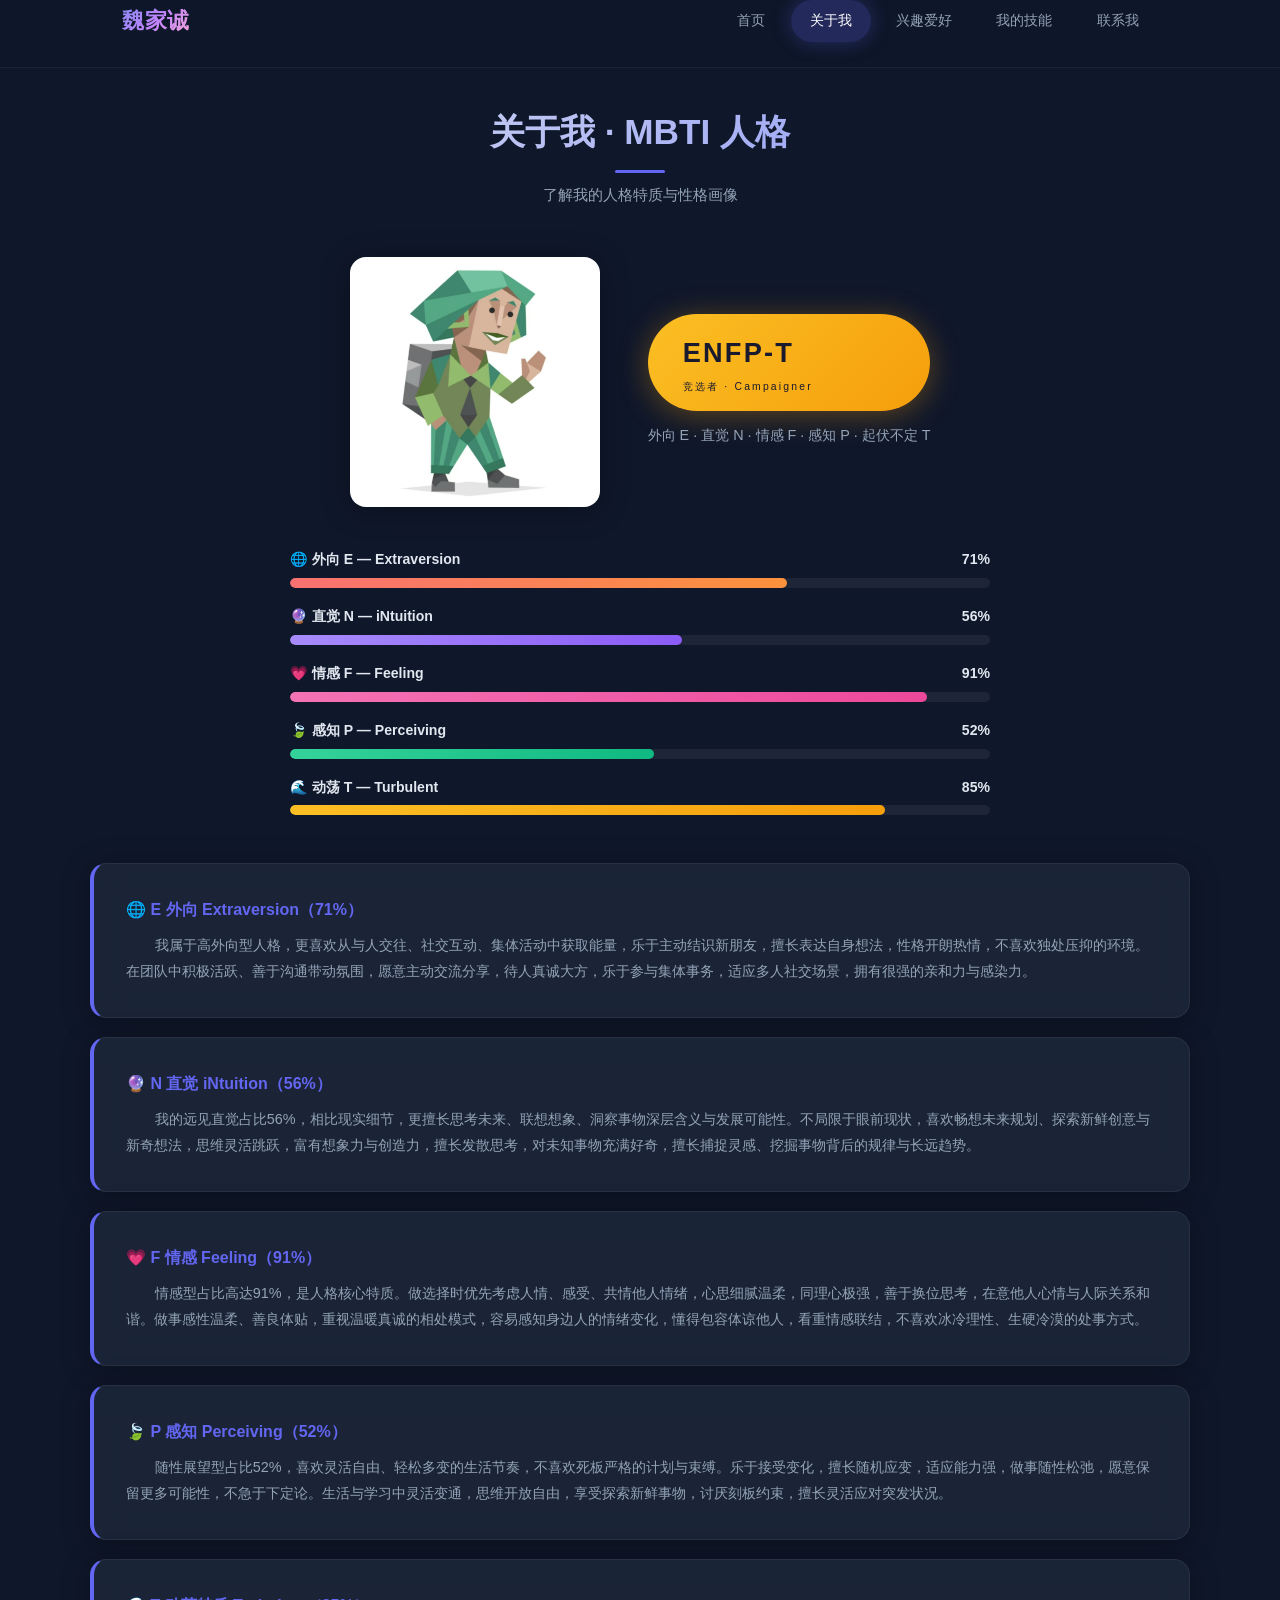
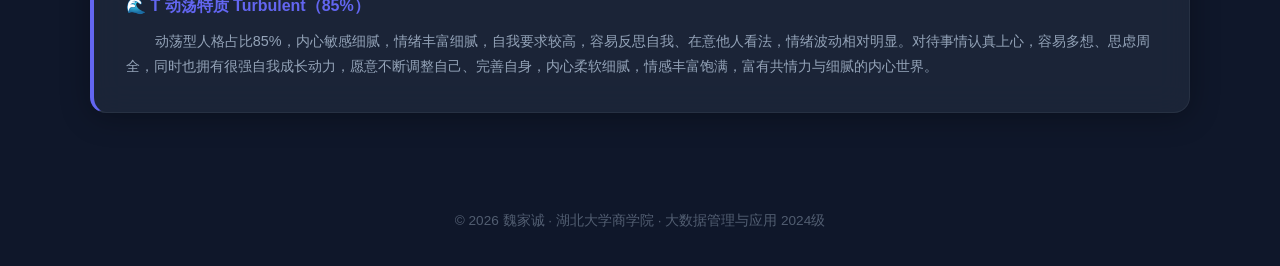
==== about.html @ d29d2919 "五页独立设计 — 首页星空Canvas+鼠标视差特效，动态图标" ====
<!DOCTYPE html>
<html lang="zh-CN">
<head>
    <meta charset="UTF-8">
    <meta name="viewport" content="width=device-width, initial-scale=1.0">
    <title>关于我 — 魏家诚</title>
    <link rel="stylesheet" href="assets/style.css">
</head>
<body>

<!-- ========== NAVIGATION ========== -->
<nav class="nav">
    <div class="nav-inner">
        <a href="index.html" class="nav-logo">魏家诚</a>
        <div class="nav-links">
            <a href="index.html">首页</a>
            <a href="about.html" class="active">关于我</a>
            <a href="hobby.html">兴趣爱好</a>
            <a href="skill.html">我的技能</a>
            <a href="contact.html">联系我</a>
        </div>
        <button class="nav-toggle" aria-label="菜单">
            <span></span><span></span><span></span>
        </button>
    </div>
</nav>

<!-- ========== CONTENT ========== -->
<div class="page-wrapper">
    <div class="page-container">
        <div class="page-header">
            <h1>关于我 · MBTI 人格</h1>
            <div class="line"></div>
            <p>了解我的人格特质与性格画像</p>
        </div>

        <!-- MBTI Header -->
        <div class="mbti-header-row">
            <div class="mbti-img-wrap">
                <img src="photo/mbti.jpg" alt="MBTI测试结果">
            </div>
            <div>
                <div class="mbti-badge">ENFP-T <small>竞选者 · Campaigner</small></div>
                <p style="text-align:center;margin-top:0.8rem;color:var(--text-light);font-size:0.9rem;">外向 E · 直觉 N · 情感 F · 感知 P · 起伏不定 T</p>
            </div>
        </div>

        <!-- MBTI Bars -->
        <div class="mbti-bars">
            <div class="bar-item">
                <div class="bar-label"><span>🌐 外向 E — Extraversion</span><span>71%</span></div>
                <div class="bar-track"><div class="bar-fill e" style="width:71%" data-width="71%"></div></div>
            </div>
            <div class="bar-item">
                <div class="bar-label"><span>🔮 直觉 N — iNtuition</span><span>56%</span></div>
                <div class="bar-track"><div class="bar-fill n" style="width:56%" data-width="56%"></div></div>
            </div>
            <div class="bar-item">
                <div class="bar-label"><span>💗 情感 F — Feeling</span><span>91%</span></div>
                <div class="bar-track"><div class="bar-fill f" style="width:91%" data-width="91%"></div></div>
            </div>
            <div class="bar-item">
                <div class="bar-label"><span>🍃 感知 P — Perceiving</span><span>52%</span></div>
                <div class="bar-track"><div class="bar-fill p" style="width:52%" data-width="52%"></div></div>
            </div>
            <div class="bar-item">
                <div class="bar-label"><span>🌊 动荡 T — Turbulent</span><span>85%</span></div>
                <div class="bar-track"><div class="bar-fill t" style="width:85%" data-width="85%"></div></div>
            </div>
        </div>

        <!-- MBTI Detail Cards -->
        <div class="mbti-cards">
            <div class="card">
                <h3>🌐 E 外向 Extraversion（71%）</h3>
                <p>我属于高外向型人格，更喜欢从与人交往、社交互动、集体活动中获取能量，乐于主动结识新朋友，擅长表达自身想法，性格开朗热情，不喜欢独处压抑的环境。在团队中积极活跃、善于沟通带动氛围，愿意主动交流分享，待人真诚大方，乐于参与集体事务，适应多人社交场景，拥有很强的亲和力与感染力。</p>
            </div>
            <div class="card">
                <h3>🔮 N 直觉 iNtuition（56%）</h3>
                <p>我的远见直觉占比56%，相比现实细节，更擅长思考未来、联想想象、洞察事物深层含义与发展可能性。不局限于眼前现状，喜欢畅想未来规划、探索新鲜创意与新奇想法，思维灵活跳跃，富有想象力与创造力，擅长发散思考，对未知事物充满好奇，擅长捕捉灵感、挖掘事物背后的规律与长远趋势。</p>
            </div>
            <div class="card">
                <h3>💗 F 情感 Feeling（91%）</h3>
                <p>情感型占比高达91%，是人格核心特质。做选择时优先考虑人情、感受、共情他人情绪，心思细腻温柔，同理心极强，善于换位思考，在意他人心情与人际关系和谐。做事感性温柔、善良体贴，重视温暖真诚的相处模式，容易感知身边人的情绪变化，懂得包容体谅他人，看重情感联结，不喜欢冰冷理性、生硬冷漠的处事方式。</p>
            </div>
            <div class="card">
                <h3>🍃 P 感知 Perceiving（52%）</h3>
                <p>随性展望型占比52%，喜欢灵活自由、轻松多变的生活节奏，不喜欢死板严格的计划与束缚。乐于接受变化，擅长随机应变，适应能力强，做事随性松弛，愿意保留更多可能性，不急于下定论。生活与学习中灵活变通，思维开放自由，享受探索新鲜事物，讨厌刻板约束，擅长灵活应对突发状况。</p>
            </div>
            <div class="card">
                <h3>🌊 T 动荡特质 Turbulent（85%）</h3>
                <p>动荡型人格占比85%，内心敏感细腻，情绪丰富细腻，自我要求较高，容易反思自我、在意他人看法，情绪波动相对明显。对待事情认真上心，容易多想、思虑周全，同时也拥有很强自我成长动力，愿意不断调整自己、完善自身，内心柔软细腻，情感丰富饱满，富有共情力与细腻的内心世界。</p>
            </div>
        </div>
    </div>
</div>

<footer class="footer">
    <p>&copy; 2026 魏家诚 · 湖北大学商学院 · 大数据管理与应用 2024级</p>
</footer>

<button class="back-to-top" aria-label="回到顶部">↑</button>
<script src="assets/script.js"></script>
</body>
</html>
---- assets/style.css ----
/* ============================================
   魏家诚个人主页 - 全局样式 (五页版)
   ============================================ */

/* ---------- CSS Variables ---------- */
:root {
    --primary: #6366f1;
    --primary-dark: #4f46e5;
    --primary-light: #eef2ff;
    --accent: #f59e0b;
    --accent-light: #fffbeb;
    --text: #e2e8f0;
    --text-dark: #1a1a2e;
    --text-light: #94a3b8;
    --bg: #0f172a;
    --bg-card: rgba(30, 41, 59, 0.8);
    --bg-card-hover: rgba(30, 41, 59, 0.95);
    --card-border: rgba(255,255,255,0.06);
    --card-shadow: 0 4px 30px rgba(0,0,0,0.3);
    --card-shadow-hover: 0 12px 50px rgba(0,0,0,0.5);
    --radius: 16px;
    --radius-sm: 10px;
    --transition: 0.35s cubic-bezier(0.4, 0, 0.2, 1);
    --max-width: 1100px;
    --nav-height: 68px;
    --glow: 0 0 20px rgba(99,102,241,0.3);
    --glow-strong: 0 0 40px rgba(99,102,241,0.5);
}

/* ---------- Reset & Base ---------- */
*, *::before, *::after { margin: 0; padding: 0; box-sizing: border-box; }

html { scroll-behavior: smooth; }

body {
    font-family: -apple-system, BlinkMacSystemFont, 'PingFang SC', 'Microsoft YaHei', sans-serif;
    background: var(--bg);
    color: var(--text);
    line-height: 1.8;
    -webkit-font-smoothing: antialiased;
    min-height: 100vh;
}

a { text-decoration: none; color: inherit; }
ul { list-style: none; }
img { max-width: 100%; height: auto; display: block; }

/* ---------- Page Transition ---------- */
body { animation: pageIn 0.5s ease; }
@keyframes pageIn { from { opacity: 0; transform: translateY(8px); } to { opacity: 1; transform: translateY(0); } }

/* ============================================
   NAVIGATION - 星空主题
   ============================================ */
.nav {
    position: fixed; top: 0; left: 0; right: 0; z-index: 1000;
    height: var(--nav-height);
    background: rgba(15, 23, 42, 0.85);
    backdrop-filter: blur(20px);
    -webkit-backdrop-filter: blur(20px);
    border-bottom: 1px solid rgba(255,255,255,0.05);
    transition: all var(--transition);
}
.nav.scrolled { box-shadow: 0 2px 30px rgba(0,0,0,0.4); }

.nav-inner {
    width: 100%; max-width: var(--max-width);
    display: flex; justify-content: space-between; align-items: center;
    padding: 0 2rem;
    margin: 0 auto;
}

.nav-logo {
    font-size: 1.4rem; font-weight: 800;
    background: linear-gradient(135deg, #818cf8, #c084fc, #f9a8d4);
    -webkit-background-clip: text; -webkit-text-fill-color: transparent;
    background-clip: text;
    letter-spacing: 0.03em;
    transition: all var(--transition);
}
.nav-logo:hover { filter: brightness(1.3); transform: scale(1.03); }

.nav-links { display: flex; align-items: center; gap: 6px; }

.nav-links a {
    padding: 0.5rem 1.2rem;
    border-radius: 22px;
    font-size: 0.9rem; font-weight: 500;
    color: var(--text-light);
    transition: all var(--transition);
    position: relative;
}
.nav-links a:hover { color: #fff; background: rgba(99,102,241,0.15); box-shadow: var(--glow); }
.nav-links a.active { color: #fff; background: rgba(99,102,241,0.25); box-shadow: var(--glow); }

/* Hamburger */
.nav-toggle {
    display: none; flex-direction: column; gap: 5px;
    background: none; border: none; cursor: pointer; padding: 6px; z-index: 1001;
}
.nav-toggle span {
    display: block; width: 26px; height: 2.5px;
    background: var(--text); border-radius: 4px;
    transition: all 0.3s ease;
}
.nav-toggle.open span:nth-child(1) { transform: rotate(45deg) translate(5px,5px); }
.nav-toggle.open span:nth-child(2) { opacity: 0; }
.nav-toggle.open span:nth-child(3) { transform: rotate(-45deg) translate(5px,-5px); }

/* ============================================
   STARFIELD CANVAS (首页专用)
   ============================================ */
#starfield {
    position: fixed; inset: 0; z-index: -1;
    pointer-events: none;
}

/* ============================================
   HERO / HOME PAGE
   ============================================ */
.hero-wrapper {
    position: relative; z-index: 1;
    min-height: 100vh;
    display: flex; align-items: center; justify-content: center;
    padding: calc(var(--nav-height) + 2rem) 2rem 4rem;
}

.hero-card {
    text-align: center;
    background: var(--bg-card);
    backdrop-filter: blur(20px);
    -webkit-backdrop-filter: blur(20px);
    border: 1px solid var(--card-border);
    border-radius: 24px;
    padding: 3rem 3rem 2.5rem;
    max-width: 600px;
    box-shadow: var(--card-shadow), var(--glow);
    transition: all var(--transition);
    animation: cardRise 1s ease;
}
.hero-card:hover { box-shadow: var(--card-shadow-hover), var(--glow-strong); transform: translateY(-4px); }
@keyframes cardRise { from { opacity: 0; transform: translateY(40px); } to { opacity: 1; transform: translateY(0); } }

.hero-avatar {
    width: 140px; height: 140px;
    border-radius: 50%;
    object-fit: cover;
    border: 3px solid rgba(99,102,241,0.4);
    box-shadow: 0 0 40px rgba(99,102,241,0.3);
    margin: 0 auto 1.8rem;
    transition: all var(--transition);
}
.hero-avatar:hover { transform: scale(1.06); box-shadow: 0 0 60px rgba(99,102,241,0.5); }

.hero-card h1 {
    font-size: 2.6rem; font-weight: 800;
    background: linear-gradient(135deg, #e2e8f0, #818cf8, #c084fc);
    -webkit-background-clip: text; -webkit-text-fill-color: transparent;
    background-clip: text;
    margin-bottom: 0.6rem;
}
.hero-card .subtitle { font-size: 1.05rem; color: var(--text-light); margin-bottom: 0.25rem; }
.hero-card .tagline { font-size: 0.92rem; color: rgba(148,163,184,0.7); margin-bottom: 2rem; }

.hero-buttons { display: flex; gap: 12px; justify-content: center; flex-wrap: wrap; }
.hero-buttons a {
    padding: 0.65rem 1.8rem; border-radius: 30px;
    font-weight: 600; font-size: 0.92rem;
    transition: all var(--transition);
}
.btn-primary {
    background: linear-gradient(135deg, #6366f1, #8b5cf6);
    color: #fff; box-shadow: 0 4px 20px rgba(99,102,241,0.35);
}
.btn-primary:hover { transform: translateY(-2px); box-shadow: 0 8px 30px rgba(99,102,241,0.5); }
.btn-outline {
    border: 2px solid rgba(255,255,255,0.2); color: var(--text);
}
.btn-outline:hover { background: rgba(255,255,255,0.06); border-color: rgba(255,255,255,0.4); }

/* Status indicators (首页特色) */
.status-row {
    display: flex; gap: 1.5rem; justify-content: center;
    margin-top: 2rem; padding-top: 1.5rem;
    border-top: 1px solid rgba(255,255,255,0.06);
}
.status-item {
    text-align: center;
}
.status-item .num {
    font-size: 1.5rem; font-weight: 700;
    background: linear-gradient(135deg, #818cf8, #a78bfa);
    -webkit-background-clip: text; -webkit-text-fill-color: transparent;
    background-clip: text;
}
.status-item .label { font-size: 0.78rem; color: var(--text-light); }

/* ============================================
   CONTENT SECTIONS (关于/兴趣/技能/联系 共用)
   ============================================ */
.page-wrapper {
    min-height: 100vh;
    padding: calc(var(--nav-height) + 2rem) 2rem 4rem;
    position: relative; z-index: 1;
}
.page-container {
    max-width: var(--max-width);
    margin: 0 auto;
}
.page-header {
    text-align: center; margin-bottom: 3rem;
}
.page-header h1 {
    font-size: 2.2rem; font-weight: 700;
    background: linear-gradient(135deg, #e2e8f0, #818cf8);
    -webkit-background-clip: text; -webkit-text-fill-color: transparent;
    background-clip: text;
    margin-bottom: 0.4rem;
}
.page-header .line {
    width: 50px; height: 3px;
    background: var(--primary);
    border-radius: 2px; margin: 0 auto 0.6rem;
}
.page-header p { color: var(--text-light); font-size: 0.92rem; }

/* Card base */
.card {
    background: var(--bg-card);
    backdrop-filter: blur(16px);
    -webkit-backdrop-filter: blur(16px);
    border: 1px solid var(--card-border);
    border-radius: var(--radius);
    padding: 2rem;
    box-shadow: var(--card-shadow);
    transition: all var(--transition);
}
.card:hover { box-shadow: var(--card-shadow-hover); }

/* ============================================
   MBTI SECTION (about.html)
   ============================================ */
.mbti-header-row {
    display: flex; align-items: center; gap: 3rem;
    flex-wrap: wrap; justify-content: center;
    margin-bottom: 2.5rem;
}
.mbti-badge {
    background: linear-gradient(135deg, #fbbf24, #f59e0b);
    color: #1a1a2e;
    padding: 0.9rem 2.2rem; border-radius: 50px;
    font-size: 1.7rem; font-weight: 800;
    letter-spacing: 0.08em;
    box-shadow: 0 4px 30px rgba(245,158,11,0.35);
    transition: all var(--transition);
    animation: badgePulse 3s ease-in-out infinite;
}
@keyframes badgePulse {
    0%, 100% { box-shadow: 0 4px 30px rgba(245,158,11,0.35); }
    50% { box-shadow: 0 8px 50px rgba(245,158,11,0.6); }
}
.mbti-badge small { font-size: 0.65rem; font-weight: 500; display: block; }

.mbti-img-wrap img {
    width: 250px; border-radius: var(--radius);
    box-shadow: var(--card-shadow);
}

.mbti-bars {
    display: grid; gap: 1rem;
    max-width: 700px; margin: 0 auto 3rem;
}
.bar-item { }
.bar-label {
    display: flex; justify-content: space-between;
    font-size: 0.88rem; font-weight: 600;
    margin-bottom: 0.35rem; color: var(--text);
}
.bar-track {
    height: 10px; background: rgba(255,255,255,0.06);
    border-radius: 10px; overflow: hidden;
}
.bar-fill {
    height: 100%; border-radius: 10px;
    transition: width 1.5s cubic-bezier(0.4,0,0.2,1);
}
.bar-fill.e { background: linear-gradient(90deg, #f87171, #fb923c); }
.bar-fill.n { background: linear-gradient(90deg, #a78bfa, #8b5cf6); }
.bar-fill.f { background: linear-gradient(90deg, #f472b6, #ec4899); }
.bar-fill.p { background: linear-gradient(90deg, #34d399, #10b981); }
.bar-fill.t { background: linear-gradient(90deg, #fbbf24, #f59e0b); }

.mbti-cards { display: grid; gap: 1.2rem; }
.mbti-cards .card { border-left: 4px solid var(--primary); }
.mbti-cards .card h3 { color: var(--primary); font-size: 1rem; margin-bottom: 0.5rem; }
.mbti-cards .card p { color: var(--text-light); font-size: 0.9rem; text-indent: 2em; }

/* ============================================
   HOBBY GALLERY (hobby.html)
   ============================================ */
.hobby-grid {
    display: grid;
    grid-template-columns: repeat(2, 1fr);
    gap: 2rem;
}
.hobby-card {
    background: var(--bg-card);
    backdrop-filter: blur(16px);
    border: 1px solid var(--card-border);
    border-radius: var(--radius);
    overflow: hidden;
    box-shadow: var(--card-shadow);
    transition: all var(--transition);
}
.hobby-card:hover { transform: translateY(-6px); box-shadow: var(--card-shadow-hover), var(--glow); }

.hobby-card-header {
    padding: 1.5rem 1.5rem 0;
    display: flex; align-items: center; gap: 0.7rem;
}
.hobby-icon {
    width: 44px; height: 44px;
    border-radius: 14px;
    display: flex; align-items: center; justify-content: center;
    font-size: 1.4rem; flex-shrink: 0;
    transition: all var(--transition);
}
.hobby-card:hover .hobby-icon { transform: scale(1.15) rotate(-5deg); }
.hobby-icon.travel { background: linear-gradient(135deg, #10b981, #34d399); }
.hobby-icon.movie { background: linear-gradient(135deg, #8b5cf6, #a78bfa); }
.hobby-icon.food { background: linear-gradient(135deg, #f97316, #fb923c); }
.hobby-icon.party { background: linear-gradient(135deg, #f43f5e, #fb7185); }

.hobby-card-header h3 { font-size: 1.1rem; }

.hobby-imgs {
    display: grid; grid-template-columns: repeat(4, 1fr);
    gap: 5px; padding: 1rem 1.5rem;
}
.hobby-imgs img {
    width: 100%; aspect-ratio: 1;
    object-fit: cover; border-radius: 8px;
    cursor: pointer;
    transition: all var(--transition);
}
.hobby-imgs img:hover { transform: scale(1.08); opacity: 0.85; z-index: 2; }

.hobby-card > p {
    padding: 0 1.5rem 1.5rem;
    font-size: 0.9rem; color: var(--text-light);
    text-indent: 2em;
}

/* ============================================
   SKILLS (skill.html)
   ============================================ */
.skills-grid {
    display: grid;
    grid-template-columns: repeat(2, 1fr);
    gap: 1.8rem;
}
.skill-card {
    background: var(--bg-card);
    backdrop-filter: blur(16px);
    border: 1px solid var(--card-border);
    border-radius: var(--radius);
    padding: 2rem;
    box-shadow: var(--card-shadow);
    transition: all var(--transition);
}
.skill-card:hover { box-shadow: var(--card-shadow-hover); }

.skill-card h3 {
    font-size: 1.05rem; margin-bottom: 1rem;
    display: flex; align-items: center; gap: 0.6rem;
    color: #e2e8f0;
}
.skill-icon-sm {
    width: 38px; height: 38px;
    border-radius: 10px;
    display: flex; align-items: center; justify-content: center;
    font-size: 1.1rem; flex-shrink: 0;
    transition: all var(--transition);
    animation: iconFloat 2.5s ease-in-out infinite;
}
@keyframes iconFloat {
    0%, 100% { transform: translateY(0); }
    50% { transform: translateY(-6px); }
}
.skill-icon-sm.c1 { background: linear-gradient(135deg, #3b82f6, #6366f1); animation-delay: 0s; }
.skill-icon-sm.c2 { background: linear-gradient(135deg, #f59e0b, #f97316); animation-delay: 0.5s; }
.skill-icon-sm.c3 { background: linear-gradient(135deg, #10b981, #34d399); animation-delay: 1s; }
.skill-icon-sm.c4 { background: linear-gradient(135deg, #8b5cf6, #ec4899); animation-delay: 1.5s; }

.skill-list li {
    padding: 0.5rem 0;
    font-size: 0.9rem; color: var(--text-light);
    border-bottom: 1px solid rgba(255,255,255,0.03);
    display: flex; align-items: center; gap: 0.5rem;
}
.skill-list li::before {
    content: '✦'; font-size: 0.55rem; color: var(--primary);
}

.skill-progress { margin-top: 1rem; }
.skill-progress-item { margin-bottom: 0.9rem; }
.skill-progress-label {
    display: flex; justify-content: space-between;
    font-size: 0.85rem; color: var(--text-light);
    margin-bottom: 0.3rem;
}
.skill-progress-track {
    height: 7px; background: rgba(255,255,255,0.06);
    border-radius: 7px; overflow: hidden;
}
.skill-progress-fill {
    height: 100%; border-radius: 7px;
    background: linear-gradient(90deg, var(--primary), #a78bfa);
    transition: width 1.5s cubic-bezier(0.4,0,0.2,1);
}

/* ============================================
   EXPERIENCE TIMELINE
   ============================================ */
.timeline {
    position: relative;
    max-width: 700px; margin: 0 auto;
    padding-left: 38px;
}
.timeline::before {
    content: ''; position: absolute;
    left: 14px; top: 0; bottom: 0;
    width: 2px;
    background: linear-gradient(to bottom, var(--primary), #c084fc, var(--accent));
}
.timeline-item {
    position: relative;
    margin-bottom: 2rem;
    background: var(--bg-card);
    backdrop-filter: blur(16px);
    border: 1px solid var(--card-border);
    border-radius: var(--radius);
    padding: 1.5rem 1.8rem;
    box-shadow: var(--card-shadow);
    transition: all var(--transition);
}
.timeline-item:hover { transform: translateX(6px); box-shadow: var(--card-shadow-hover); }
.timeline-item::before {
    content: ''; position: absolute;
    left: -32px; top: 26px;
    width: 12px; height: 12px;
    border-radius: 50%;
    background: var(--primary);
    border: 3px solid var(--bg);
    box-shadow: 0 0 15px rgba(99,102,241,0.5);
}
.timeline-item h3 { font-size: 1rem; color: #e2e8f0; margin-bottom: 0.4rem; }
.timeline-item p { font-size: 0.9rem; color: var(--text-light); text-indent: 2em; }
.timeline-item ul { margin-top: 0.5rem; }
.timeline-item ul li {
    font-size: 0.88rem; color: var(--text-light);
    padding: 0.25rem 0 0.25rem 1.2rem; position: relative;
}
.timeline-item ul li::before {
    content: '•'; position: absolute; left: 0; color: var(--accent);
}

/* ============================================
   CONTACT (contact.html)
   ============================================ */
.contact-wrap {
    display: flex; align-items: center; gap: 3rem;
    flex-wrap: wrap; justify-content: center;
    max-width: 700px; margin: 0 auto;
}
.contact-logo img {
    width: 200px; border-radius: var(--radius);
    box-shadow: var(--card-shadow), var(--glow);
    transition: all var(--transition);
}
.contact-logo img:hover { transform: scale(1.05); }

.contact-info { flex: 1; min-width: 280px; }
.contact-item {
    display: flex; align-items: center; gap: 1rem;
    padding: 0.85rem 0;
    border-bottom: 1px solid rgba(255,255,255,0.04);
}
.c-icon {
    width: 42px; height: 42px;
    border-radius: 13px;
    display: flex; align-items: center; justify-content: center;
    font-size: 1.15rem; flex-shrink: 0;
    transition: all var(--transition);
    animation: iconFloat 2.5s ease-in-out infinite;
}
.c-icon:hover { transform: scale(1.2); }
.c-icon.phone { background: #10b981; animation-delay: 0s; }
.c-icon.qq { background: #3b82f6; animation-delay: 0.4s; }
.c-icon.wechat { background: #22c55e; animation-delay: 0.8s; }
.c-icon.email { background: #f97316; animation-delay: 1.2s; }

.contact-item .c-label { font-size: 0.78rem; color: var(--text-light); }
.contact-item .c-value { font-size: 0.95rem; font-weight: 500; }

.motto {
    margin-top: 2.5rem; text-align: center;
    font-size: 1.15rem;
    background: linear-gradient(135deg, #818cf8, #c084fc);
    -webkit-background-clip: text; -webkit-text-fill-color: transparent;
    background-clip: text;
    font-style: italic; font-weight: 600;
}

/* ============================================
   FOOTER
   ============================================ */
.footer {
    text-align: center;
    padding: 2rem;
    color: rgba(148,163,184,0.5);
    font-size: 0.85rem;
    position: relative; z-index: 1;
}

/* ============================================
   BACK TO TOP
   ============================================ */
.back-to-top {
    position: fixed; bottom: 2rem; right: 2rem; z-index: 999;
    width: 46px; height: 46px;
    border-radius: 50%;
    background: var(--primary); color: #fff;
    border: none; cursor: pointer;
    font-size: 1.2rem;
    box-shadow: 0 4px 20px rgba(99,102,241,0.4);
    opacity: 0; visibility: hidden;
    transform: translateY(10px);
    transition: all var(--transition);
}
.back-to-top.show { opacity: 1; visibility: visible; transform: translateY(0); }
.back-to-top:hover { transform: translateY(-3px); box-shadow: 0 8px 30px rgba(99,102,241,0.6); }

/* ============================================
   LIGHTBOX
   ============================================ */
.lightbox {
    position: fixed; inset: 0; z-index: 2000;
    background: rgba(0,0,0,0.94);
    display: flex; align-items: center; justify-content: center;
    opacity: 0; visibility: hidden;
    transition: all 0.3s ease;
}
.lightbox.open { opacity: 1; visibility: visible; }
.lightbox img { max-width: 90vw; max-height: 85vh; border-radius: 8px; }
.lightbox-close {
    position: absolute; top: 1.5rem; right: 2rem;
    font-size: 2.8rem; color: #fff; cursor: pointer;
    background: none; border: none; line-height: 1;
}
.lightbox-prev, .lightbox-next {
    position: absolute; top: 50%; transform: translateY(-50%);
    font-size: 2rem; color: #fff; cursor: pointer;
    background: rgba(255,255,255,0.08); border: none;
    width: 48px; height: 76px; border-radius: 8px;
    transition: all var(--transition);
}
.lightbox-prev:hover, .lightbox-next:hover { background: rgba(255,255,255,0.18); }
.lightbox-prev { left: 1.5rem; }
.lightbox-next { right: 1.5rem; }

/* ============================================
   PARTICLE EFFECT (非首页的背景微粒子)
   ============================================ */
.bg-particles {
    position: fixed; inset: 0; z-index: -1;
    pointer-events: none;
    opacity: 0.4;
}

/* ============================================
   RESPONSIVE
   ============================================ */
@media (max-width: 1024px) {
    .hobby-grid, .skills-grid { grid-template-columns: 1fr; }
}

@media (max-width: 768px) {
    :root { --nav-height: 60px; }

    .nav-links {
        position: fixed; top: 0; right: -100%;
        width: 260px; height: 100vh;
        background: rgba(15,23,42,0.98);
        backdrop-filter: blur(30px);
        flex-direction: column; gap: 0;
        padding: 5rem 1.5rem 2rem;
        box-shadow: -4px 0 40px rgba(0,0,0,0.5);
        transition: right var(--transition);
        align-items: stretch;
    }
    .nav-links.open { right: 0; }
    .nav-links a { padding: 0.85rem 1rem; border-radius: 10px; font-size: 1rem; }
    .nav-toggle { display: flex; }

    .hero-card { padding: 2rem 1.5rem; }
    .hero-card h1 { font-size: 2rem; }
    .hero-card .subtitle { font-size: 0.92rem; }

    .page-wrapper { padding: calc(var(--nav-height) + 1.5rem) 1rem 3rem; }
    .page-header h1 { font-size: 1.7rem; }

    .mbti-header-row { gap: 1.5rem; }
    .mbti-img-wrap img { width: 180px; margin: 0 auto; }
    .mbti-badge { font-size: 1.3rem; padding: 0.6rem 1.5rem; }

    .hobby-imgs { grid-template-columns: repeat(2, 1fr); }

    .contact-wrap { gap: 1.5rem; }
    .contact-logo img { width: 140px; margin: 0 auto; }

    .timeline { padding-left: 28px; }
    .timeline-item { padding: 1.2rem 1rem; }
    .timeline-item::before { left: -25px; width: 10px; height: 10px; }
    .timeline::before { left: 10px; }

    .back-to-top { bottom: 1rem; right: 1rem; width: 40px; height: 40px; }

    .lightbox-prev, .lightbox-next { width: 36px; height: 60px; font-size: 1.4rem; }
    .lightbox-prev { left: 0.5rem; } .lightbox-next { right: 0.5rem; }

    .status-row { gap: 1rem; }
}
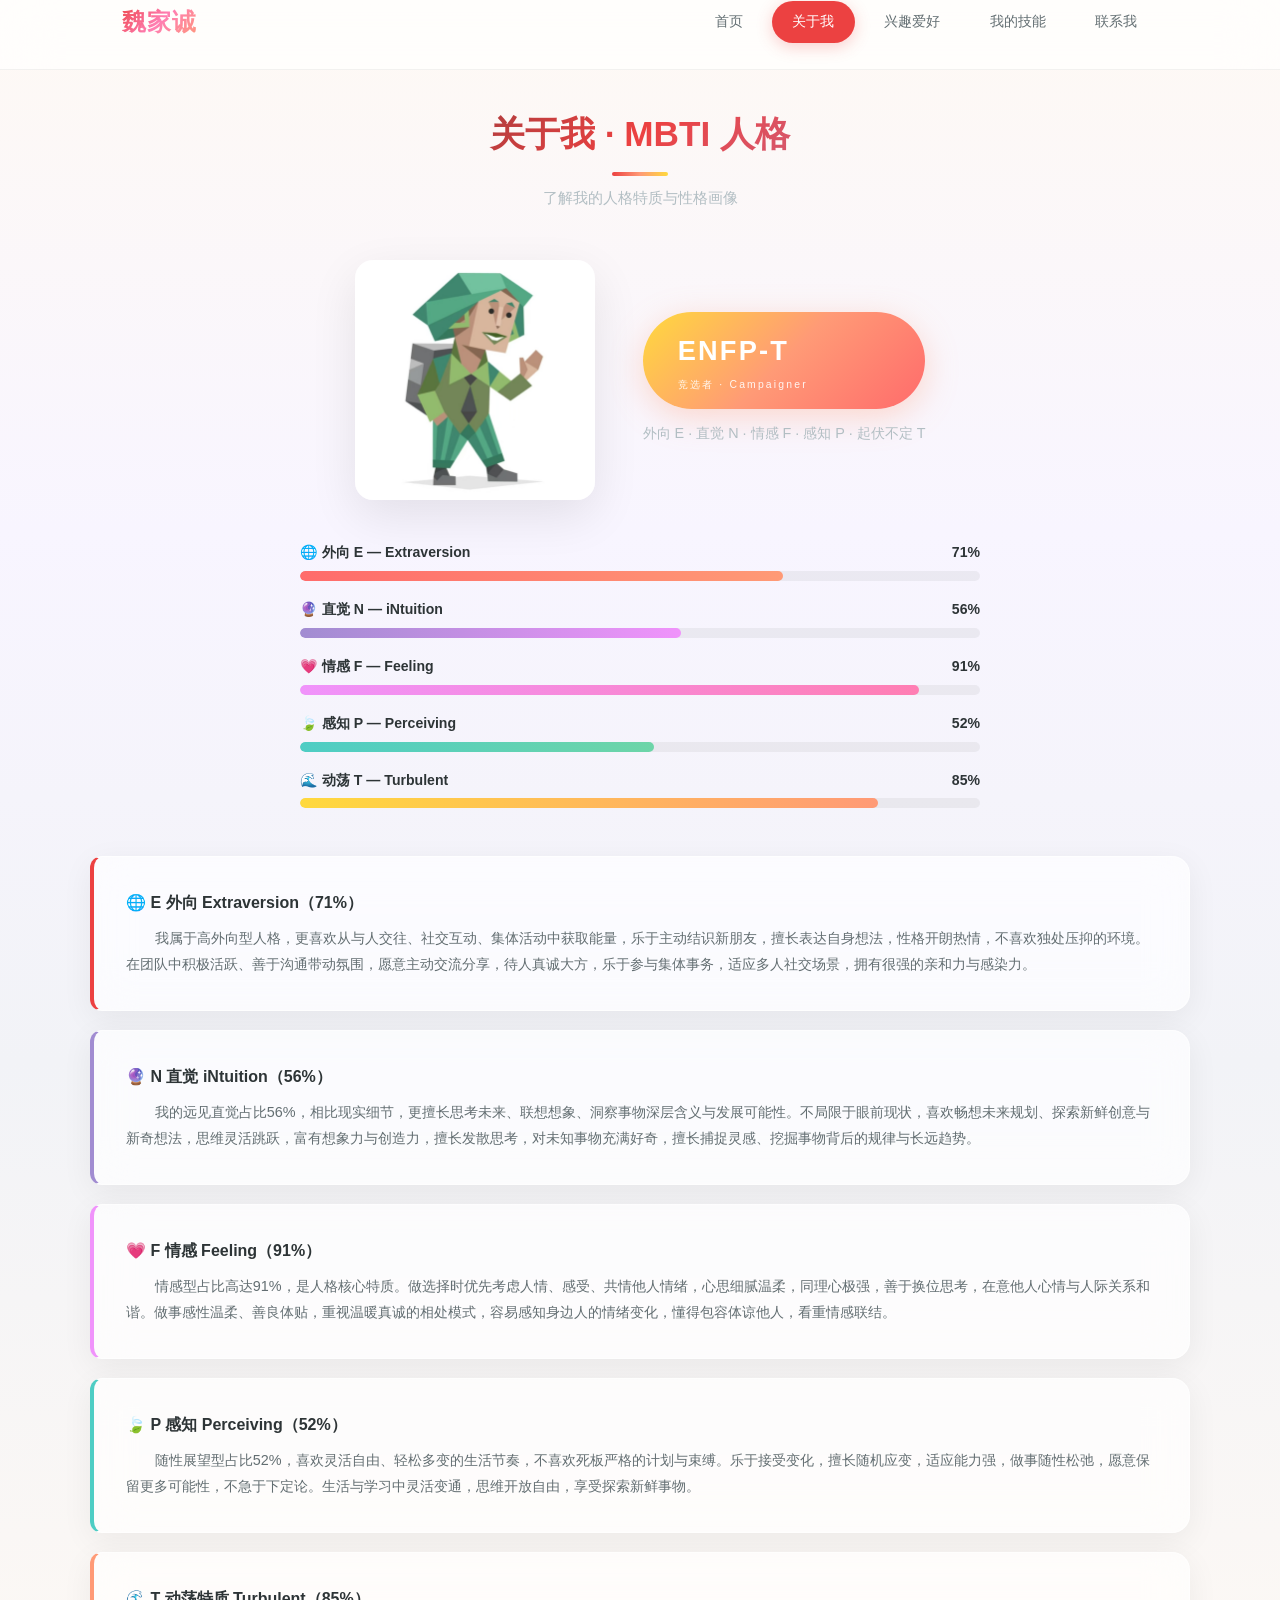
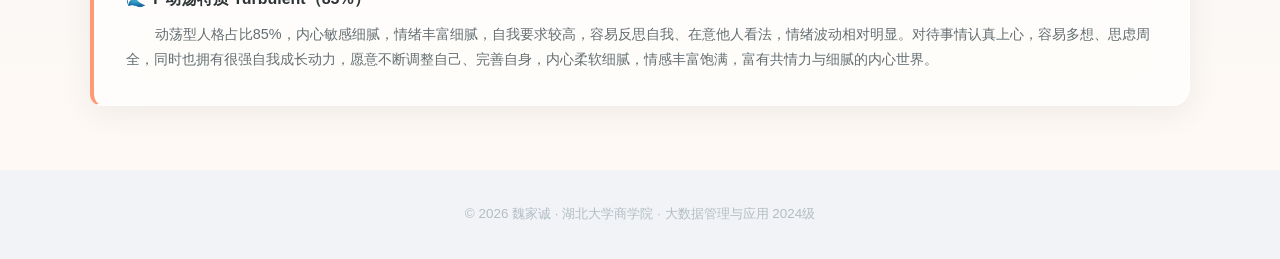
==== commit 33261f07: "浅色多巴胺毛玻璃风格 — 星空流动首页 — 五页独立" ====
--- a/about.html
+++ b/about.html
@@ -3,7 +3,7 @@
 <head>
     <meta charset="UTF-8">
     <meta name="viewport" content="width=device-width, initial-scale=1.0">
-    <title>关于我 — 魏家诚</title>
+    <title>关于我 · MBTI — 魏家诚</title>
     <link rel="stylesheet" href="assets/style.css">
 </head>
 <body>
@@ -25,7 +25,6 @@
     </div>
 </nav>
 
-<!-- ========== CONTENT ========== -->
 <div class="page-wrapper">
     <div class="page-container">
         <div class="page-header">
@@ -41,11 +40,11 @@
             </div>
             <div>
                 <div class="mbti-badge">ENFP-T <small>竞选者 · Campaigner</small></div>
-                <p style="text-align:center;margin-top:0.8rem;color:var(--text-light);font-size:0.9rem;">外向 E · 直觉 N · 情感 F · 感知 P · 起伏不定 T</p>
+                <p style="text-align:center;margin-top:0.8rem;color:var(--text-muted);font-size:0.9rem;">外向 E · 直觉 N · 情感 F · 感知 P · 起伏不定 T</p>
             </div>
         </div>
 
-        <!-- MBTI Bars -->
+        <!-- MBTI 进度条 -->
         <div class="mbti-bars">
             <div class="bar-item">
                 <div class="bar-label"><span>🌐 外向 E — Extraversion</span><span>71%</span></div>
@@ -69,25 +68,25 @@
             </div>
         </div>
 
-        <!-- MBTI Detail Cards -->
+        <!-- MBTI 详情卡片 -->
         <div class="mbti-cards">
-            <div class="card">
+            <div class="glass-card">
                 <h3>🌐 E 外向 Extraversion（71%）</h3>
                 <p>我属于高外向型人格，更喜欢从与人交往、社交互动、集体活动中获取能量，乐于主动结识新朋友，擅长表达自身想法，性格开朗热情，不喜欢独处压抑的环境。在团队中积极活跃、善于沟通带动氛围，愿意主动交流分享，待人真诚大方，乐于参与集体事务，适应多人社交场景，拥有很强的亲和力与感染力。</p>
             </div>
-            <div class="card">
+            <div class="glass-card">
                 <h3>🔮 N 直觉 iNtuition（56%）</h3>
                 <p>我的远见直觉占比56%，相比现实细节，更擅长思考未来、联想想象、洞察事物深层含义与发展可能性。不局限于眼前现状，喜欢畅想未来规划、探索新鲜创意与新奇想法，思维灵活跳跃，富有想象力与创造力，擅长发散思考，对未知事物充满好奇，擅长捕捉灵感、挖掘事物背后的规律与长远趋势。</p>
             </div>
-            <div class="card">
+            <div class="glass-card">
                 <h3>💗 F 情感 Feeling（91%）</h3>
-                <p>情感型占比高达91%，是人格核心特质。做选择时优先考虑人情、感受、共情他人情绪，心思细腻温柔，同理心极强，善于换位思考，在意他人心情与人际关系和谐。做事感性温柔、善良体贴，重视温暖真诚的相处模式，容易感知身边人的情绪变化，懂得包容体谅他人，看重情感联结，不喜欢冰冷理性、生硬冷漠的处事方式。</p>
+                <p>情感型占比高达91%，是人格核心特质。做选择时优先考虑人情、感受、共情他人情绪，心思细腻温柔，同理心极强，善于换位思考，在意他人心情与人际关系和谐。做事感性温柔、善良体贴，重视温暖真诚的相处模式，容易感知身边人的情绪变化，懂得包容体谅他人，看重情感联结。</p>
             </div>
-            <div class="card">
+            <div class="glass-card">
                 <h3>🍃 P 感知 Perceiving（52%）</h3>
-                <p>随性展望型占比52%，喜欢灵活自由、轻松多变的生活节奏，不喜欢死板严格的计划与束缚。乐于接受变化，擅长随机应变，适应能力强，做事随性松弛，愿意保留更多可能性，不急于下定论。生活与学习中灵活变通，思维开放自由，享受探索新鲜事物，讨厌刻板约束，擅长灵活应对突发状况。</p>
+                <p>随性展望型占比52%，喜欢灵活自由、轻松多变的生活节奏，不喜欢死板严格的计划与束缚。乐于接受变化，擅长随机应变，适应能力强，做事随性松弛，愿意保留更多可能性，不急于下定论。生活与学习中灵活变通，思维开放自由，享受探索新鲜事物。</p>
             </div>
-            <div class="card">
+            <div class="glass-card">
                 <h3>🌊 T 动荡特质 Turbulent（85%）</h3>
                 <p>动荡型人格占比85%，内心敏感细腻，情绪丰富细腻，自我要求较高，容易反思自我、在意他人看法，情绪波动相对明显。对待事情认真上心，容易多想、思虑周全，同时也拥有很强自我成长动力，愿意不断调整自己、完善自身，内心柔软细腻，情感丰富饱满，富有共情力与细腻的内心世界。</p>
             </div>
--- a/assets/style.css
+++ b/assets/style.css
@@ -1,67 +1,86 @@
 /* ============================================
-   魏家诚个人主页 - 全局样式 (五页版)
-   ============================================ */
-
-/* ---------- CSS Variables ---------- */
+   魏家诚个人主页 - 多巴胺浅色毛玻璃风格
+   灵感参考：网易云音乐 · Glassmorphism
+   ============================================ */
+
+/* ---------- CSS Variables · 多巴胺调色板 ---------- */
 :root {
-    --primary: #6366f1;
-    --primary-dark: #4f46e5;
-    --primary-light: #eef2ff;
-    --accent: #f59e0b;
-    --accent-light: #fffbeb;
-    --text: #e2e8f0;
-    --text-dark: #1a1a2e;
-    --text-light: #94a3b8;
-    --bg: #0f172a;
-    --bg-card: rgba(30, 41, 59, 0.8);
-    --bg-card-hover: rgba(30, 41, 59, 0.95);
-    --card-border: rgba(255,255,255,0.06);
-    --card-shadow: 0 4px 30px rgba(0,0,0,0.3);
-    --card-shadow-hover: 0 12px 50px rgba(0,0,0,0.5);
-    --radius: 16px;
-    --radius-sm: 10px;
+    --red: #ec4141;
+    --red-light: #ff6b6b;
+    --orange: #ff9a76;
+    --coral: #ff7eb3;
+    --pink: #f093fb;
+    --purple: #a18cd1;
+    --blue: #45b7d1;
+    --teal: #4ecdc4;
+    --green: #6dd5a8;
+    --yellow: #ffd93d;
+    --peach: #ffecd2;
+
+    --primary: #ec4141;
+    --primary-dark: #d63031;
+    --primary-light: #fff0f0;
+
+    --bg: #f2f3f7;
+    --bg-warm: #fef9f4;
+    --white: #ffffff;
+    --text: #2d3436;
+    --text-light: #636e72;
+    --text-muted: #b2bec3;
+
+    --glass-bg: rgba(255, 255, 255, 0.68);
+    --glass-bg-strong: rgba(255, 255, 255, 0.82);
+    --glass-border: rgba(255, 255, 255, 0.55);
+    --glass-shadow: 0 8px 32px rgba(0, 0, 0, 0.06);
+    --glass-shadow-lg: 0 16px 48px rgba(0, 0, 0, 0.09);
+
+    --radius-xl: 24px;
+    --radius: 18px;
+    --radius-sm: 12px;
     --transition: 0.35s cubic-bezier(0.4, 0, 0.2, 1);
+    --nav-height: 70px;
     --max-width: 1100px;
-    --nav-height: 68px;
-    --glow: 0 0 20px rgba(99,102,241,0.3);
-    --glow-strong: 0 0 40px rgba(99,102,241,0.5);
 }
 
 /* ---------- Reset & Base ---------- */
 *, *::before, *::after { margin: 0; padding: 0; box-sizing: border-box; }
-
 html { scroll-behavior: smooth; }
 
 body {
-    font-family: -apple-system, BlinkMacSystemFont, 'PingFang SC', 'Microsoft YaHei', sans-serif;
+    font-family: -apple-system, BlinkMacSystemFont, 'PingFang SC', 'Microsoft YaHei', 'Helvetica Neue', sans-serif;
     background: var(--bg);
     color: var(--text);
     line-height: 1.8;
     -webkit-font-smoothing: antialiased;
     min-height: 100vh;
 }
-
 a { text-decoration: none; color: inherit; }
 ul { list-style: none; }
 img { max-width: 100%; height: auto; display: block; }
 
-/* ---------- Page Transition ---------- */
+/* Page enter animation */
+@keyframes pageIn {
+    from { opacity: 0; transform: translateY(12px); }
+    to { opacity: 1; transform: translateY(0); }
+}
 body { animation: pageIn 0.5s ease; }
-@keyframes pageIn { from { opacity: 0; transform: translateY(8px); } to { opacity: 1; transform: translateY(0); } }
-
-/* ============================================
-   NAVIGATION - 星空主题
+
+/* ============================================
+   NAVIGATION · 毛玻璃导航
    ============================================ */
 .nav {
     position: fixed; top: 0; left: 0; right: 0; z-index: 1000;
     height: var(--nav-height);
-    background: rgba(15, 23, 42, 0.85);
-    backdrop-filter: blur(20px);
-    -webkit-backdrop-filter: blur(20px);
-    border-bottom: 1px solid rgba(255,255,255,0.05);
-    transition: all var(--transition);
-}
-.nav.scrolled { box-shadow: 0 2px 30px rgba(0,0,0,0.4); }
+    background: rgba(255,255,255,0.75);
+    backdrop-filter: blur(24px) saturate(180%);
+    -webkit-backdrop-filter: blur(24px) saturate(180%);
+    border-bottom: 1px solid rgba(0,0,0,0.05);
+    transition: all var(--transition);
+}
+.nav.scrolled {
+    box-shadow: 0 2px 24px rgba(0,0,0,0.06);
+    background: rgba(255,255,255,0.88);
+}
 
 .nav-inner {
     width: 100%; max-width: var(--max-width);
@@ -71,27 +90,34 @@
 }
 
 .nav-logo {
-    font-size: 1.4rem; font-weight: 800;
-    background: linear-gradient(135deg, #818cf8, #c084fc, #f9a8d4);
+    font-size: 1.5rem; font-weight: 800;
+    background: linear-gradient(135deg, var(--red), var(--coral), var(--orange));
     -webkit-background-clip: text; -webkit-text-fill-color: transparent;
     background-clip: text;
-    letter-spacing: 0.03em;
-    transition: all var(--transition);
-}
-.nav-logo:hover { filter: brightness(1.3); transform: scale(1.03); }
-
-.nav-links { display: flex; align-items: center; gap: 6px; }
+    letter-spacing: 0.04em;
+    transition: all var(--transition);
+}
+.nav-logo:hover { filter: brightness(1.1); transform: scale(1.04); }
+
+.nav-links { display: flex; align-items: center; gap: 8px; }
 
 .nav-links a {
-    padding: 0.5rem 1.2rem;
-    border-radius: 22px;
+    padding: 0.5rem 1.3rem;
+    border-radius: 24px;
     font-size: 0.9rem; font-weight: 500;
     color: var(--text-light);
     transition: all var(--transition);
     position: relative;
 }
-.nav-links a:hover { color: #fff; background: rgba(99,102,241,0.15); box-shadow: var(--glow); }
-.nav-links a.active { color: #fff; background: rgba(99,102,241,0.25); box-shadow: var(--glow); }
+.nav-links a:hover {
+    color: var(--primary);
+    background: var(--primary-light);
+}
+.nav-links a.active {
+    color: #fff;
+    background: var(--primary);
+    box-shadow: 0 4px 16px rgba(236,65,65,0.25);
+}
 
 /* Hamburger */
 .nav-toggle {
@@ -108,16 +134,18 @@
 .nav-toggle.open span:nth-child(3) { transform: rotate(-45deg) translate(5px,-5px); }
 
 /* ============================================
-   STARFIELD CANVAS (首页专用)
+   HOME PAGE · 星空背景 + 流动粒子
    ============================================ */
 #starfield {
+    position: fixed; inset: 0; z-index: -2;
+    object-fit: cover;
+    width: 100%; height: 100%;
+}
+#particleCanvas {
     position: fixed; inset: 0; z-index: -1;
     pointer-events: none;
 }
 
-/* ============================================
-   HERO / HOME PAGE
-   ============================================ */
 .hero-wrapper {
     position: relative; z-index: 1;
     min-height: 100vh;
@@ -127,40 +155,48 @@
 
 .hero-card {
     text-align: center;
-    background: var(--bg-card);
-    backdrop-filter: blur(20px);
-    -webkit-backdrop-filter: blur(20px);
-    border: 1px solid var(--card-border);
-    border-radius: 24px;
-    padding: 3rem 3rem 2.5rem;
-    max-width: 600px;
-    box-shadow: var(--card-shadow), var(--glow);
+    background: rgba(255,255,255,0.62);
+    backdrop-filter: blur(28px) saturate(200%);
+    -webkit-backdrop-filter: blur(28px) saturate(200%);
+    border: 1px solid rgba(255,255,255,0.6);
+    border-radius: 28px;
+    padding: 3rem 3.5rem 2.5rem;
+    max-width: 580px;
+    box-shadow: 0 12px 60px rgba(0,0,0,0.08), 0 0 0 1px rgba(255,255,255,0.5) inset;
     transition: all var(--transition);
     animation: cardRise 1s ease;
 }
-.hero-card:hover { box-shadow: var(--card-shadow-hover), var(--glow-strong); transform: translateY(-4px); }
 @keyframes cardRise { from { opacity: 0; transform: translateY(40px); } to { opacity: 1; transform: translateY(0); } }
 
+.hero-card:hover {
+    box-shadow: 0 20px 80px rgba(0,0,0,0.12), 0 0 0 1px rgba(255,255,255,0.6) inset;
+    transform: translateY(-6px);
+}
+
 .hero-avatar {
-    width: 140px; height: 140px;
+    width: 130px; height: 130px;
     border-radius: 50%;
     object-fit: cover;
-    border: 3px solid rgba(99,102,241,0.4);
-    box-shadow: 0 0 40px rgba(99,102,241,0.3);
-    margin: 0 auto 1.8rem;
-    transition: all var(--transition);
-}
-.hero-avatar:hover { transform: scale(1.06); box-shadow: 0 0 60px rgba(99,102,241,0.5); }
+    border: 4px solid rgba(255,255,255,0.9);
+    box-shadow: 0 8px 32px rgba(0,0,0,0.12);
+    margin: 0 auto 1.6rem;
+    transition: all var(--transition);
+}
+.hero-avatar:hover { transform: scale(1.08) rotate(3deg); }
 
 .hero-card h1 {
-    font-size: 2.6rem; font-weight: 800;
-    background: linear-gradient(135deg, #e2e8f0, #818cf8, #c084fc);
+    font-size: 2.5rem; font-weight: 800;
+    background: linear-gradient(135deg, #2d3436 20%, #ec4141 50%, #ff9a76 80%);
     -webkit-background-clip: text; -webkit-text-fill-color: transparent;
     background-clip: text;
-    margin-bottom: 0.6rem;
-}
-.hero-card .subtitle { font-size: 1.05rem; color: var(--text-light); margin-bottom: 0.25rem; }
-.hero-card .tagline { font-size: 0.92rem; color: rgba(148,163,184,0.7); margin-bottom: 2rem; }
+    margin-bottom: 0.5rem;
+}
+.hero-card .subtitle {
+    font-size: 1rem; color: var(--text-light); margin-bottom: 0.2rem;
+}
+.hero-card .tagline {
+    font-size: 0.9rem; color: var(--text-muted); margin-bottom: 2rem;
+}
 
 .hero-buttons { display: flex; gap: 12px; justify-content: center; flex-wrap: wrap; }
 .hero-buttons a {
@@ -169,134 +205,158 @@
     transition: all var(--transition);
 }
 .btn-primary {
-    background: linear-gradient(135deg, #6366f1, #8b5cf6);
-    color: #fff; box-shadow: 0 4px 20px rgba(99,102,241,0.35);
-}
-.btn-primary:hover { transform: translateY(-2px); box-shadow: 0 8px 30px rgba(99,102,241,0.5); }
+    background: linear-gradient(135deg, var(--red), var(--coral));
+    color: #fff;
+    box-shadow: 0 6px 24px rgba(236,65,65,0.3);
+}
+.btn-primary:hover { transform: translateY(-3px); box-shadow: 0 10px 36px rgba(236,65,65,0.4); }
 .btn-outline {
-    border: 2px solid rgba(255,255,255,0.2); color: var(--text);
-}
-.btn-outline:hover { background: rgba(255,255,255,0.06); border-color: rgba(255,255,255,0.4); }
-
-/* Status indicators (首页特色) */
+    border: 2px solid rgba(0,0,0,0.1); color: var(--text);
+}
+.btn-outline:hover { background: rgba(0,0,0,0.03); border-color: rgba(0,0,0,0.2); }
+
+/* Status row */
 .status-row {
     display: flex; gap: 1.5rem; justify-content: center;
     margin-top: 2rem; padding-top: 1.5rem;
-    border-top: 1px solid rgba(255,255,255,0.06);
-}
-.status-item {
-    text-align: center;
-}
+    border-top: 1px solid rgba(0,0,0,0.06);
+}
+.status-item { text-align: center; }
 .status-item .num {
-    font-size: 1.5rem; font-weight: 700;
-    background: linear-gradient(135deg, #818cf8, #a78bfa);
+    font-size: 1.4rem; font-weight: 700;
+    background: linear-gradient(135deg, var(--red), var(--orange));
     -webkit-background-clip: text; -webkit-text-fill-color: transparent;
     background-clip: text;
 }
-.status-item .label { font-size: 0.78rem; color: var(--text-light); }
-
-/* ============================================
-   CONTENT SECTIONS (关于/兴趣/技能/联系 共用)
+.status-item .label { font-size: 0.75rem; color: var(--text-muted); }
+
+/* ============================================
+   CONTENT PAGES · 浅色多巴胺
    ============================================ */
 .page-wrapper {
     min-height: 100vh;
     padding: calc(var(--nav-height) + 2rem) 2rem 4rem;
     position: relative; z-index: 1;
+    /* Subtle gradient background */
+    background: linear-gradient(180deg, #fef9f4 0%, #f8f5ff 30%, #f2f3f7 60%, #fef9f4 100%);
 }
 .page-container {
     max-width: var(--max-width);
     margin: 0 auto;
 }
+
+/* Page header */
 .page-header {
     text-align: center; margin-bottom: 3rem;
 }
 .page-header h1 {
     font-size: 2.2rem; font-weight: 700;
-    background: linear-gradient(135deg, #e2e8f0, #818cf8);
+    background: linear-gradient(135deg, var(--text), var(--red), var(--purple));
     -webkit-background-clip: text; -webkit-text-fill-color: transparent;
     background-clip: text;
     margin-bottom: 0.4rem;
 }
 .page-header .line {
-    width: 50px; height: 3px;
-    background: var(--primary);
-    border-radius: 2px; margin: 0 auto 0.6rem;
-}
-.page-header p { color: var(--text-light); font-size: 0.92rem; }
-
-/* Card base */
-.card {
-    background: var(--bg-card);
-    backdrop-filter: blur(16px);
-    -webkit-backdrop-filter: blur(16px);
-    border: 1px solid var(--card-border);
+    width: 56px; height: 4px;
+    background: linear-gradient(90deg, var(--red), var(--orange), var(--yellow));
+    border-radius: 4px; margin: 0 auto 0.6rem;
+}
+.page-header p { color: var(--text-muted); font-size: 0.92rem; }
+
+/* ============================================
+   GLASS CARD · 毛玻璃卡片
+   ============================================ */
+.glass-card {
+    background: var(--glass-bg);
+    backdrop-filter: blur(20px) saturate(180%);
+    -webkit-backdrop-filter: blur(20px) saturate(180%);
+    border: 1px solid var(--glass-border);
     border-radius: var(--radius);
     padding: 2rem;
-    box-shadow: var(--card-shadow);
-    transition: all var(--transition);
-}
-.card:hover { box-shadow: var(--card-shadow-hover); }
-
-/* ============================================
-   MBTI SECTION (about.html)
+    box-shadow: var(--glass-shadow);
+    transition: all var(--transition);
+}
+.glass-card:hover {
+    box-shadow: var(--glass-shadow-lg);
+    transform: translateY(-3px);
+    border-color: rgba(0,0,0,0.08);
+}
+
+.glass-card-strong {
+    background: var(--glass-bg-strong);
+    backdrop-filter: blur(30px) saturate(200%);
+    -webkit-backdrop-filter: blur(30px) saturate(200%);
+    border: 1px solid rgba(255,255,255,0.7);
+    border-radius: var(--radius-xl);
+    padding: 2.2rem;
+    box-shadow: var(--glass-shadow-lg);
+}
+
+/* ============================================
+   ABOUT · MBTI 多巴胺卡片
    ============================================ */
 .mbti-header-row {
     display: flex; align-items: center; gap: 3rem;
     flex-wrap: wrap; justify-content: center;
     margin-bottom: 2.5rem;
 }
+
 .mbti-badge {
-    background: linear-gradient(135deg, #fbbf24, #f59e0b);
-    color: #1a1a2e;
-    padding: 0.9rem 2.2rem; border-radius: 50px;
+    background: linear-gradient(135deg, #ffd93d, #ff9a76, #ff6b6b);
+    color: #fff;
+    padding: 0.9rem 2.2rem;
+    border-radius: 50px;
     font-size: 1.7rem; font-weight: 800;
     letter-spacing: 0.08em;
-    box-shadow: 0 4px 30px rgba(245,158,11,0.35);
-    transition: all var(--transition);
-    animation: badgePulse 3s ease-in-out infinite;
-}
-@keyframes badgePulse {
-    0%, 100% { box-shadow: 0 4px 30px rgba(245,158,11,0.35); }
-    50% { box-shadow: 0 8px 50px rgba(245,158,11,0.6); }
-}
-.mbti-badge small { font-size: 0.65rem; font-weight: 500; display: block; }
+    box-shadow: 0 8px 32px rgba(255,154,118,0.35);
+    transition: all var(--transition);
+    animation: badgeGlow 3s ease-in-out infinite;
+}
+@keyframes badgeGlow {
+    0%, 100% { box-shadow: 0 8px 32px rgba(255,154,118,0.35); }
+    50% { box-shadow: 0 14px 48px rgba(255,154,118,0.55), 0 0 0 8px rgba(255,154,118,0.08); }
+}
+.mbti-badge small { font-size: 0.65rem; font-weight: 500; display: block; opacity: 0.9; }
 
 .mbti-img-wrap img {
-    width: 250px; border-radius: var(--radius);
-    box-shadow: var(--card-shadow);
-}
-
-.mbti-bars {
-    display: grid; gap: 1rem;
-    max-width: 700px; margin: 0 auto 3rem;
-}
+    width: 240px; border-radius: var(--radius);
+    box-shadow: var(--glass-shadow-lg);
+}
+
+/* MBTI Bars */
+.mbti-bars { display: grid; gap: 1rem; max-width: 680px; margin: 0 auto 3rem; }
 .bar-item { }
 .bar-label {
     display: flex; justify-content: space-between;
     font-size: 0.88rem; font-weight: 600;
-    margin-bottom: 0.35rem; color: var(--text);
+    margin-bottom: 0.35rem;
 }
 .bar-track {
-    height: 10px; background: rgba(255,255,255,0.06);
+    height: 10px; background: rgba(0,0,0,0.05);
     border-radius: 10px; overflow: hidden;
 }
 .bar-fill {
     height: 100%; border-radius: 10px;
     transition: width 1.5s cubic-bezier(0.4,0,0.2,1);
 }
-.bar-fill.e { background: linear-gradient(90deg, #f87171, #fb923c); }
-.bar-fill.n { background: linear-gradient(90deg, #a78bfa, #8b5cf6); }
-.bar-fill.f { background: linear-gradient(90deg, #f472b6, #ec4899); }
-.bar-fill.p { background: linear-gradient(90deg, #34d399, #10b981); }
-.bar-fill.t { background: linear-gradient(90deg, #fbbf24, #f59e0b); }
-
+.bar-fill.e { background: linear-gradient(90deg, #ff6b6b, #ff9a76); }
+.bar-fill.n { background: linear-gradient(90deg, #a18cd1, #f093fb); }
+.bar-fill.f { background: linear-gradient(90deg, #f093fb, #ff7eb3); }
+.bar-fill.p { background: linear-gradient(90deg, #4ecdc4, #6dd5a8); }
+.bar-fill.t { background: linear-gradient(90deg, #ffd93d, #ff9a76); }
+
+/* MBTI detail cards row */
 .mbti-cards { display: grid; gap: 1.2rem; }
-.mbti-cards .card { border-left: 4px solid var(--primary); }
-.mbti-cards .card h3 { color: var(--primary); font-size: 1rem; margin-bottom: 0.5rem; }
-.mbti-cards .card p { color: var(--text-light); font-size: 0.9rem; text-indent: 2em; }
-
-/* ============================================
-   HOBBY GALLERY (hobby.html)
+.mbti-cards .glass-card { border-left: 4px solid var(--red); border-radius: var(--radius-sm) var(--radius) var(--radius) var(--radius-sm); }
+.mbti-cards .glass-card:nth-child(2) { border-left-color: var(--purple); }
+.mbti-cards .glass-card:nth-child(3) { border-left-color: var(--pink); }
+.mbti-cards .glass-card:nth-child(4) { border-left-color: var(--teal); }
+.mbti-cards .glass-card:nth-child(5) { border-left-color: var(--orange); }
+.mbti-cards .glass-card h3 { font-size: 1rem; margin-bottom: 0.5rem; color: var(--text); }
+.mbti-cards .glass-card p { color: var(--text-light); font-size: 0.9rem; text-indent: 2em; }
+
+/* ============================================
+   HOBBY · 兴趣画廊
    ============================================ */
 .hobby-grid {
     display: grid;
@@ -304,32 +364,38 @@
     gap: 2rem;
 }
 .hobby-card {
-    background: var(--bg-card);
-    backdrop-filter: blur(16px);
-    border: 1px solid var(--card-border);
+    background: var(--glass-bg);
+    backdrop-filter: blur(20px) saturate(180%);
+    -webkit-backdrop-filter: blur(20px) saturate(180%);
+    border: 1px solid var(--glass-border);
     border-radius: var(--radius);
     overflow: hidden;
-    box-shadow: var(--card-shadow);
-    transition: all var(--transition);
-}
-.hobby-card:hover { transform: translateY(-6px); box-shadow: var(--card-shadow-hover), var(--glow); }
+    box-shadow: var(--glass-shadow);
+    transition: all var(--transition);
+}
+.hobby-card:hover {
+    transform: translateY(-8px);
+    box-shadow: var(--glass-shadow-lg), 0 0 40px rgba(236,65,65,0.06);
+}
 
 .hobby-card-header {
     padding: 1.5rem 1.5rem 0;
     display: flex; align-items: center; gap: 0.7rem;
 }
 .hobby-icon {
-    width: 44px; height: 44px;
-    border-radius: 14px;
+    width: 46px; height: 46px;
+    border-radius: 15px;
     display: flex; align-items: center; justify-content: center;
-    font-size: 1.4rem; flex-shrink: 0;
-    transition: all var(--transition);
-}
-.hobby-card:hover .hobby-icon { transform: scale(1.15) rotate(-5deg); }
-.hobby-icon.travel { background: linear-gradient(135deg, #10b981, #34d399); }
-.hobby-icon.movie { background: linear-gradient(135deg, #8b5cf6, #a78bfa); }
-.hobby-icon.food { background: linear-gradient(135deg, #f97316, #fb923c); }
-.hobby-icon.party { background: linear-gradient(135deg, #f43f5e, #fb7185); }
+    font-size: 1.4rem;
+    flex-shrink: 0;
+    transition: all var(--transition);
+    color: #fff;
+}
+.hobby-card:hover .hobby-icon { transform: scale(1.15) rotate(-6deg); }
+.hobby-icon.travel { background: linear-gradient(135deg, #4ecdc4, #6dd5a8); }
+.hobby-icon.movie { background: linear-gradient(135deg, #a18cd1, #f093fb); }
+.hobby-icon.food { background: linear-gradient(135deg, #ff9a76, #ffd93d); }
+.hobby-icon.party { background: linear-gradient(135deg, #ff6b6b, #ff7eb3); }
 
 .hobby-card-header h3 { font-size: 1.1rem; }
 
@@ -339,11 +405,11 @@
 }
 .hobby-imgs img {
     width: 100%; aspect-ratio: 1;
-    object-fit: cover; border-radius: 8px;
+    object-fit: cover; border-radius: 10px;
     cursor: pointer;
     transition: all var(--transition);
 }
-.hobby-imgs img:hover { transform: scale(1.08); opacity: 0.85; z-index: 2; }
+.hobby-imgs img:hover { transform: scale(1.12); z-index: 2; box-shadow: 0 8px 24px rgba(0,0,0,0.15); }
 
 .hobby-card > p {
     padding: 0 1.5rem 1.5rem;
@@ -352,109 +418,110 @@
 }
 
 /* ============================================
-   SKILLS (skill.html)
+   SKILLS · 技能动态卡片
    ============================================ */
 .skills-grid {
     display: grid;
     grid-template-columns: repeat(2, 1fr);
     gap: 1.8rem;
 }
-.skill-card {
-    background: var(--bg-card);
-    backdrop-filter: blur(16px);
-    border: 1px solid var(--card-border);
-    border-radius: var(--radius);
-    padding: 2rem;
-    box-shadow: var(--card-shadow);
-    transition: all var(--transition);
-}
-.skill-card:hover { box-shadow: var(--card-shadow-hover); }
+.skill-card { }
 
 .skill-card h3 {
     font-size: 1.05rem; margin-bottom: 1rem;
     display: flex; align-items: center; gap: 0.6rem;
-    color: #e2e8f0;
+    color: var(--text);
 }
 .skill-icon-sm {
-    width: 38px; height: 38px;
-    border-radius: 10px;
+    width: 40px; height: 40px;
+    border-radius: 13px;
     display: flex; align-items: center; justify-content: center;
-    font-size: 1.1rem; flex-shrink: 0;
-    transition: all var(--transition);
-    animation: iconFloat 2.5s ease-in-out infinite;
-}
-@keyframes iconFloat {
+    font-size: 1.15rem; flex-shrink: 0;
+    color: #fff;
+    transition: all var(--transition);
+    animation: iconBounce 3s ease-in-out infinite;
+}
+@keyframes iconBounce {
     0%, 100% { transform: translateY(0); }
-    50% { transform: translateY(-6px); }
-}
-.skill-icon-sm.c1 { background: linear-gradient(135deg, #3b82f6, #6366f1); animation-delay: 0s; }
-.skill-icon-sm.c2 { background: linear-gradient(135deg, #f59e0b, #f97316); animation-delay: 0.5s; }
-.skill-icon-sm.c3 { background: linear-gradient(135deg, #10b981, #34d399); animation-delay: 1s; }
-.skill-icon-sm.c4 { background: linear-gradient(135deg, #8b5cf6, #ec4899); animation-delay: 1.5s; }
+    30% { transform: translateY(-8px); }
+    60% { transform: translateY(0); }
+}
+.skill-icon-sm.c1 { background: linear-gradient(135deg, #45b7d1, #4ecdc4); animation-delay: 0s; }
+.skill-icon-sm.c2 { background: linear-gradient(135deg, #ff9a76, #ff6b6b); animation-delay: 0.6s; }
+.skill-icon-sm.c3 { background: linear-gradient(135deg, #6dd5a8, #4ecdc4); animation-delay: 1.2s; }
+.skill-icon-sm.c4 { background: linear-gradient(135deg, #a18cd1, #f093fb); animation-delay: 1.8s; }
 
 .skill-list li {
     padding: 0.5rem 0;
     font-size: 0.9rem; color: var(--text-light);
-    border-bottom: 1px solid rgba(255,255,255,0.03);
+    border-bottom: 1px solid rgba(0,0,0,0.03);
     display: flex; align-items: center; gap: 0.5rem;
 }
 .skill-list li::before {
-    content: '✦'; font-size: 0.55rem; color: var(--primary);
+    content: '✦'; font-size: 0.5rem;
+    color: var(--red);
 }
 
 .skill-progress { margin-top: 1rem; }
 .skill-progress-item { margin-bottom: 0.9rem; }
 .skill-progress-label {
     display: flex; justify-content: space-between;
-    font-size: 0.85rem; color: var(--text-light);
+    font-size: 0.84rem; color: var(--text-light);
     margin-bottom: 0.3rem;
 }
 .skill-progress-track {
-    height: 7px; background: rgba(255,255,255,0.06);
-    border-radius: 7px; overflow: hidden;
+    height: 8px; background: rgba(0,0,0,0.05);
+    border-radius: 8px; overflow: hidden;
 }
 .skill-progress-fill {
-    height: 100%; border-radius: 7px;
-    background: linear-gradient(90deg, var(--primary), #a78bfa);
+    height: 100%; border-radius: 8px;
+    background: linear-gradient(90deg, var(--red), var(--coral), var(--orange));
     transition: width 1.5s cubic-bezier(0.4,0,0.2,1);
 }
 
 /* ============================================
-   EXPERIENCE TIMELINE
+   TIMELINE · 学生工作
    ============================================ */
 .timeline {
     position: relative;
-    max-width: 700px; margin: 0 auto;
+    max-width: 680px; margin: 0 auto;
     padding-left: 38px;
 }
 .timeline::before {
     content: ''; position: absolute;
     left: 14px; top: 0; bottom: 0;
-    width: 2px;
-    background: linear-gradient(to bottom, var(--primary), #c084fc, var(--accent));
+    width: 3px;
+    border-radius: 3px;
+    background: linear-gradient(to bottom, var(--red), var(--coral), var(--orange), var(--yellow));
 }
 .timeline-item {
     position: relative;
     margin-bottom: 2rem;
-    background: var(--bg-card);
-    backdrop-filter: blur(16px);
-    border: 1px solid var(--card-border);
+    background: var(--glass-bg);
+    backdrop-filter: blur(20px) saturate(180%);
+    -webkit-backdrop-filter: blur(20px) saturate(180%);
+    border: 1px solid var(--glass-border);
     border-radius: var(--radius);
     padding: 1.5rem 1.8rem;
-    box-shadow: var(--card-shadow);
-    transition: all var(--transition);
-}
-.timeline-item:hover { transform: translateX(6px); box-shadow: var(--card-shadow-hover); }
+    box-shadow: var(--glass-shadow);
+    transition: all var(--transition);
+}
+.timeline-item:hover {
+    transform: translateX(8px);
+    box-shadow: var(--glass-shadow-lg);
+}
 .timeline-item::before {
     content: ''; position: absolute;
-    left: -32px; top: 26px;
-    width: 12px; height: 12px;
+    left: -33px; top: 26px;
+    width: 14px; height: 14px;
     border-radius: 50%;
-    background: var(--primary);
-    border: 3px solid var(--bg);
-    box-shadow: 0 0 15px rgba(99,102,241,0.5);
-}
-.timeline-item h3 { font-size: 1rem; color: #e2e8f0; margin-bottom: 0.4rem; }
+    background: #fff;
+    border: 4px solid var(--red);
+    box-shadow: 0 0 0 6px rgba(236,65,65,0.1);
+}
+.timeline-item:nth-child(2)::before { border-color: var(--coral); }
+.timeline-item:nth-child(3)::before { border-color: var(--orange); }
+.timeline-item h3 { font-size: 1rem; color: var(--text); margin-bottom: 0.4rem; }
 .timeline-item p { font-size: 0.9rem; color: var(--text-light); text-indent: 2em; }
 .timeline-item ul { margin-top: 0.5rem; }
 .timeline-item ul li {
@@ -462,11 +529,11 @@
     padding: 0.25rem 0 0.25rem 1.2rem; position: relative;
 }
 .timeline-item ul li::before {
-    content: '•'; position: absolute; left: 0; color: var(--accent);
-}
-
-/* ============================================
-   CONTACT (contact.html)
+    content: '•'; position: absolute; left: 0; color: var(--red);
+}
+
+/* ============================================
+   CONTACT · 联系卡片
    ============================================ */
 .contact-wrap {
     display: flex; align-items: center; gap: 3rem;
@@ -475,42 +542,63 @@
 }
 .contact-logo img {
     width: 200px; border-radius: var(--radius);
-    box-shadow: var(--card-shadow), var(--glow);
-    transition: all var(--transition);
-}
-.contact-logo img:hover { transform: scale(1.05); }
+    box-shadow: var(--glass-shadow-lg), 0 0 40px rgba(236,65,65,0.06);
+    transition: all var(--transition);
+}
+.contact-logo img:hover { transform: scale(1.06) rotate(-2deg); }
 
 .contact-info { flex: 1; min-width: 280px; }
 .contact-item {
     display: flex; align-items: center; gap: 1rem;
-    padding: 0.85rem 0;
-    border-bottom: 1px solid rgba(255,255,255,0.04);
-}
+    padding: 0.9rem 0;
+    border-bottom: 1px solid rgba(0,0,0,0.04);
+    transition: all var(--transition);
+}
+.contact-item:hover { padding-left: 0.5rem; }
 .c-icon {
-    width: 42px; height: 42px;
-    border-radius: 13px;
+    width: 44px; height: 44px;
+    border-radius: 14px;
     display: flex; align-items: center; justify-content: center;
-    font-size: 1.15rem; flex-shrink: 0;
-    transition: all var(--transition);
-    animation: iconFloat 2.5s ease-in-out infinite;
-}
-.c-icon:hover { transform: scale(1.2); }
-.c-icon.phone { background: #10b981; animation-delay: 0s; }
-.c-icon.qq { background: #3b82f6; animation-delay: 0.4s; }
-.c-icon.wechat { background: #22c55e; animation-delay: 0.8s; }
-.c-icon.email { background: #f97316; animation-delay: 1.2s; }
-
-.contact-item .c-label { font-size: 0.78rem; color: var(--text-light); }
+    font-size: 1.2rem; flex-shrink: 0;
+    color: #fff;
+    transition: all var(--transition);
+    animation: iconBounce 3s ease-in-out infinite;
+}
+.c-icon:hover { transform: scale(1.2) !important; }
+.c-icon.phone { background: linear-gradient(135deg, #4ecdc4, #6dd5a8); animation-delay: 0s; }
+.c-icon.qq { background: linear-gradient(135deg, #45b7d1, #4ecdc4); animation-delay: 0.4s; }
+.c-icon.wechat { background: linear-gradient(135deg, #6dd5a8, #a8e6cf); animation-delay: 0.8s; }
+.c-icon.email { background: linear-gradient(135deg, #ff9a76, #ff6b6b); animation-delay: 1.2s; }
+.c-icon.name { background: linear-gradient(135deg, #a18cd1, #f093fb); animation-delay: 0.2s; }
+
+.contact-item .c-label { font-size: 0.76rem; color: var(--text-muted); }
 .contact-item .c-value { font-size: 0.95rem; font-weight: 500; }
 
 .motto {
     margin-top: 2.5rem; text-align: center;
-    font-size: 1.15rem;
-    background: linear-gradient(135deg, #818cf8, #c084fc);
+    font-size: 1.2rem;
+    background: linear-gradient(135deg, var(--red), var(--coral), var(--purple));
     -webkit-background-clip: text; -webkit-text-fill-color: transparent;
     background-clip: text;
-    font-style: italic; font-weight: 600;
-}
+    font-style: italic; font-weight: 700;
+}
+
+/* ============================================
+   EXPERIENCE SUMMARY · 首页下方简介
+   ============================================ */
+.exp-summary {
+    background: var(--glass-bg-strong);
+    backdrop-filter: blur(30px) saturate(200%);
+    -webkit-backdrop-filter: blur(30px) saturate(200%);
+    border: 1px solid rgba(255,255,255,0.7);
+    border-radius: var(--radius-xl);
+    padding: 2.2rem;
+    box-shadow: var(--glass-shadow-lg);
+    max-width: 700px; margin: 0 auto 2rem;
+    border-left: 4px solid var(--red);
+}
+.exp-summary h3 { color: var(--red); margin-bottom: 0.5rem; font-size: 1.05rem; }
+.exp-summary p { color: var(--text-light); font-size: 0.9rem; text-indent: 2em; }
 
 /* ============================================
    FOOTER
@@ -518,41 +606,52 @@
 .footer {
     text-align: center;
     padding: 2rem;
-    color: rgba(148,163,184,0.5);
-    font-size: 0.85rem;
+    color: var(--text-muted);
+    font-size: 0.84rem;
     position: relative; z-index: 1;
 }
 
 /* ============================================
-   BACK TO TOP
+   BACK TO TOP · 毛玻璃圆形按钮
    ============================================ */
 .back-to-top {
     position: fixed; bottom: 2rem; right: 2rem; z-index: 999;
-    width: 46px; height: 46px;
+    width: 48px; height: 48px;
     border-radius: 50%;
-    background: var(--primary); color: #fff;
-    border: none; cursor: pointer;
-    font-size: 1.2rem;
-    box-shadow: 0 4px 20px rgba(99,102,241,0.4);
+    background: rgba(255,255,255,0.75);
+    backdrop-filter: blur(16px);
+    -webkit-backdrop-filter: blur(16px);
+    border: 1px solid rgba(0,0,0,0.06);
+    color: var(--red);
+    cursor: pointer;
+    font-size: 1.3rem;
+    font-weight: bold;
+    box-shadow: var(--glass-shadow);
     opacity: 0; visibility: hidden;
     transform: translateY(10px);
     transition: all var(--transition);
 }
 .back-to-top.show { opacity: 1; visibility: visible; transform: translateY(0); }
-.back-to-top:hover { transform: translateY(-3px); box-shadow: 0 8px 30px rgba(99,102,241,0.6); }
-
-/* ============================================
-   LIGHTBOX
+.back-to-top:hover {
+    background: var(--red);
+    color: #fff;
+    box-shadow: 0 8px 28px rgba(236,65,65,0.3);
+    transform: translateY(-4px);
+}
+
+/* ============================================
+   LIGHTBOX · 照片灯箱
    ============================================ */
 .lightbox {
     position: fixed; inset: 0; z-index: 2000;
-    background: rgba(0,0,0,0.94);
+    background: rgba(0,0,0,0.92);
+    backdrop-filter: blur(8px);
     display: flex; align-items: center; justify-content: center;
     opacity: 0; visibility: hidden;
     transition: all 0.3s ease;
 }
 .lightbox.open { opacity: 1; visibility: visible; }
-.lightbox img { max-width: 90vw; max-height: 85vh; border-radius: 8px; }
+.lightbox img { max-width: 90vw; max-height: 85vh; border-radius: 12px; }
 .lightbox-close {
     position: absolute; top: 1.5rem; right: 2rem;
     font-size: 2.8rem; color: #fff; cursor: pointer;
@@ -561,24 +660,17 @@
 .lightbox-prev, .lightbox-next {
     position: absolute; top: 50%; transform: translateY(-50%);
     font-size: 2rem; color: #fff; cursor: pointer;
-    background: rgba(255,255,255,0.08); border: none;
-    width: 48px; height: 76px; border-radius: 8px;
-    transition: all var(--transition);
-}
-.lightbox-prev:hover, .lightbox-next:hover { background: rgba(255,255,255,0.18); }
+    background: rgba(255,255,255,0.1);
+    backdrop-filter: blur(8px);
+    border: none;
+    width: 48px; height: 76px; border-radius: 12px;
+    transition: all var(--transition);
+}
+.lightbox-prev:hover, .lightbox-next:hover { background: rgba(255,255,255,0.22); }
 .lightbox-prev { left: 1.5rem; }
 .lightbox-next { right: 1.5rem; }
 
 /* ============================================
-   PARTICLE EFFECT (非首页的背景微粒子)
-   ============================================ */
-.bg-particles {
-    position: fixed; inset: 0; z-index: -1;
-    pointer-events: none;
-    opacity: 0.4;
-}
-
-/* ============================================
    RESPONSIVE
    ============================================ */
 @media (max-width: 1024px) {
@@ -590,28 +682,27 @@
 
     .nav-links {
         position: fixed; top: 0; right: -100%;
-        width: 260px; height: 100vh;
-        background: rgba(15,23,42,0.98);
+        width: 280px; height: 100vh;
+        background: rgba(255,255,255,0.96);
         backdrop-filter: blur(30px);
         flex-direction: column; gap: 0;
         padding: 5rem 1.5rem 2rem;
-        box-shadow: -4px 0 40px rgba(0,0,0,0.5);
+        box-shadow: -4px 0 40px rgba(0,0,0,0.1);
         transition: right var(--transition);
         align-items: stretch;
     }
     .nav-links.open { right: 0; }
-    .nav-links a { padding: 0.85rem 1rem; border-radius: 10px; font-size: 1rem; }
+    .nav-links a { padding: 0.9rem 1rem; border-radius: 12px; font-size: 1rem; }
     .nav-toggle { display: flex; }
 
     .hero-card { padding: 2rem 1.5rem; }
     .hero-card h1 { font-size: 2rem; }
-    .hero-card .subtitle { font-size: 0.92rem; }
 
     .page-wrapper { padding: calc(var(--nav-height) + 1.5rem) 1rem 3rem; }
     .page-header h1 { font-size: 1.7rem; }
 
     .mbti-header-row { gap: 1.5rem; }
-    .mbti-img-wrap img { width: 180px; margin: 0 auto; }
+    .mbti-img-wrap img { width: 170px; margin: 0 auto; }
     .mbti-badge { font-size: 1.3rem; padding: 0.6rem 1.5rem; }
 
     .hobby-imgs { grid-template-columns: repeat(2, 1fr); }
@@ -621,13 +712,9 @@
 
     .timeline { padding-left: 28px; }
     .timeline-item { padding: 1.2rem 1rem; }
-    .timeline-item::before { left: -25px; width: 10px; height: 10px; }
+    .timeline-item::before { left: -26px; width: 12px; height: 12px; }
     .timeline::before { left: 10px; }
 
-    .back-to-top { bottom: 1rem; right: 1rem; width: 40px; height: 40px; }
-
-    .lightbox-prev, .lightbox-next { width: 36px; height: 60px; font-size: 1.4rem; }
-    .lightbox-prev { left: 0.5rem; } .lightbox-next { right: 0.5rem; }
-
+    .back-to-top { bottom: 1rem; right: 1rem; width: 42px; height: 42px; }
     .status-row { gap: 1rem; }
 }
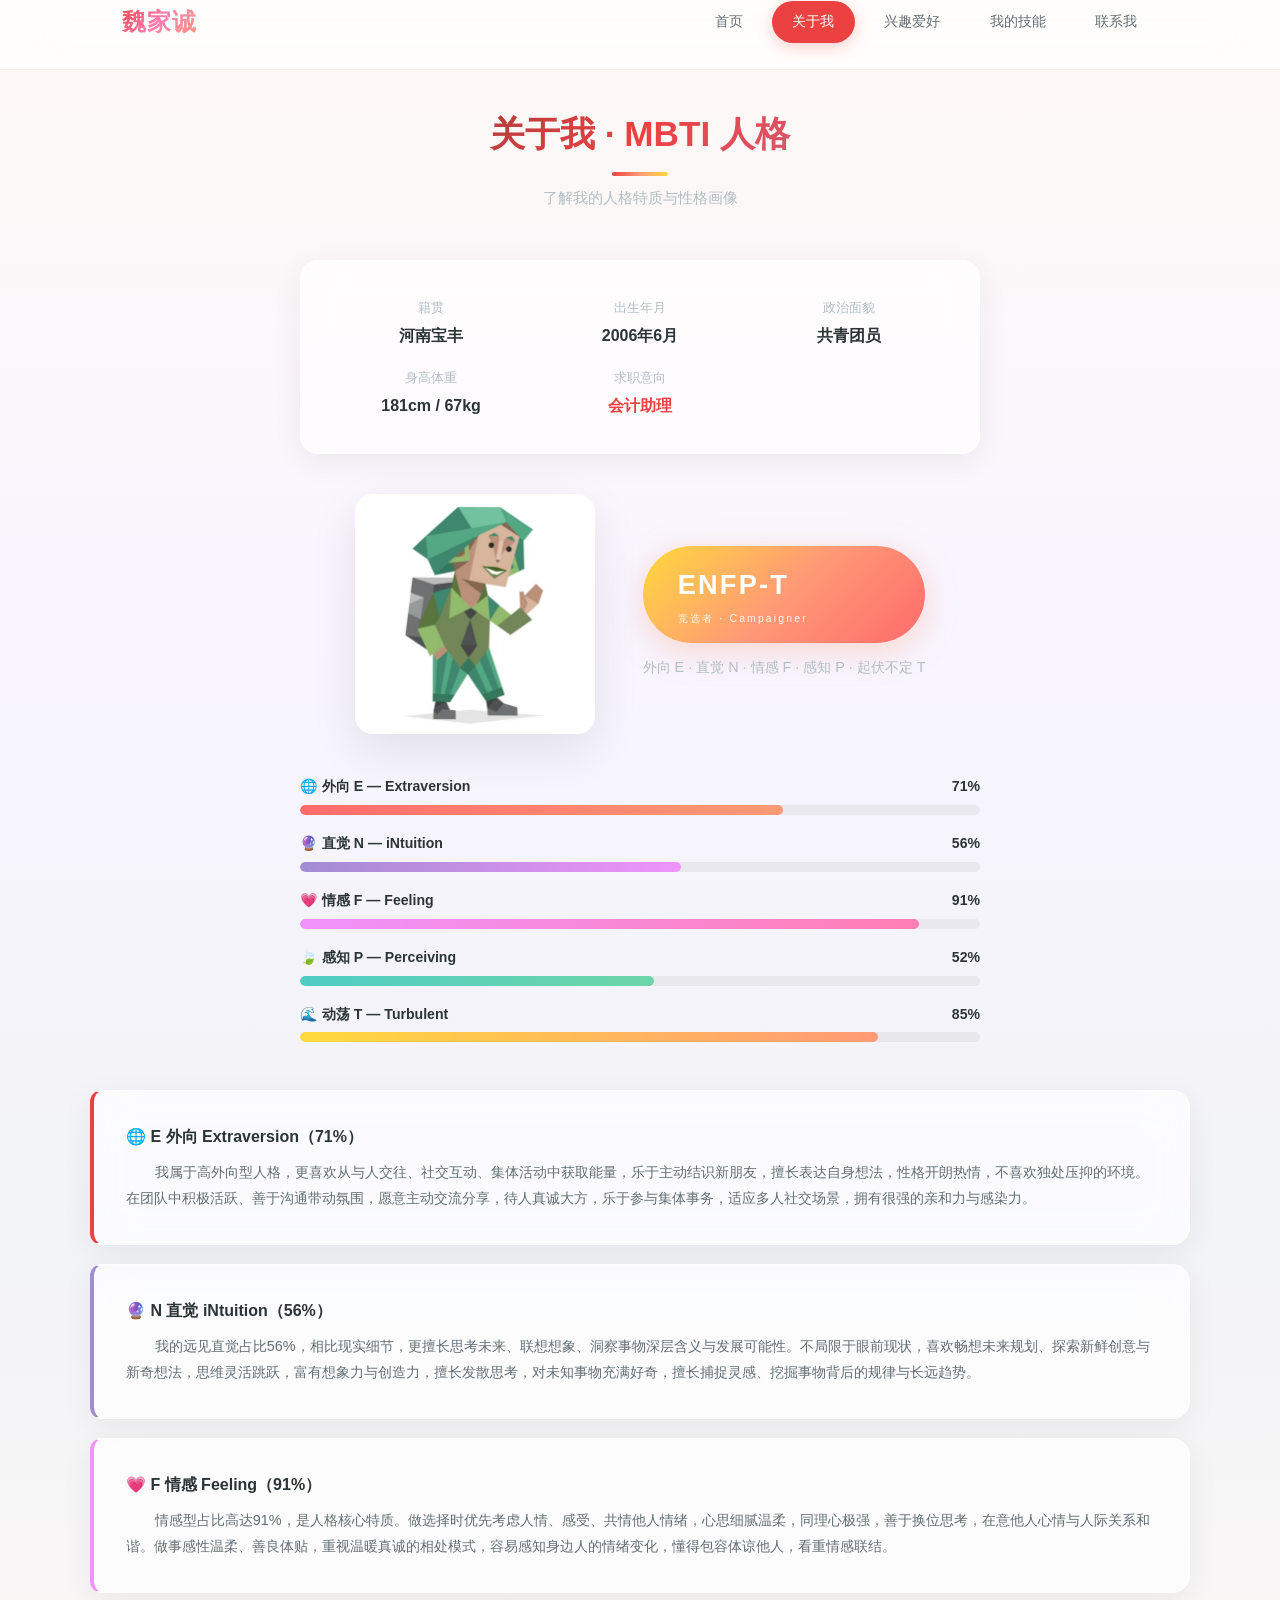
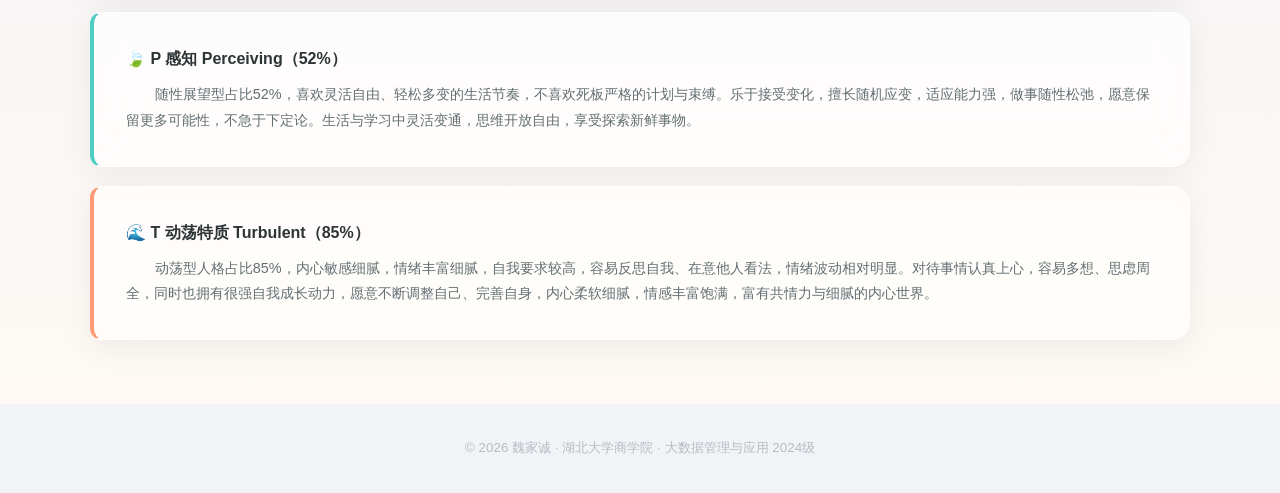
==== commit 13cb66d7: "根据简历完善：实习经历+主修课程+校园时间线+个人信息+CET-4 100%" ====
--- a/about.html
+++ b/about.html
@@ -31,6 +31,15 @@
             <h1>关于我 · MBTI 人格</h1>
             <div class="line"></div>
             <p>了解我的人格特质与性格画像</p>
+        </div>
+
+        <!-- 基本信息卡片 -->
+        <div class="glass-card" style="max-width:680px;margin:0 auto 2.5rem;display:grid;grid-template-columns:repeat(auto-fit,minmax(180px,1fr));gap:0.8rem;text-align:center;">
+            <div><span style="color:var(--text-muted);font-size:0.8rem;">籍贯</span><br><strong>河南宝丰</strong></div>
+            <div><span style="color:var(--text-muted);font-size:0.8rem;">出生年月</span><br><strong>2006年6月</strong></div>
+            <div><span style="color:var(--text-muted);font-size:0.8rem;">政治面貌</span><br><strong>共青团员</strong></div>
+            <div><span style="color:var(--text-muted);font-size:0.8rem;">身高体重</span><br><strong>181cm / 67kg</strong></div>
+            <div><span style="color:var(--text-muted);font-size:0.8rem;">求职意向</span><br><strong style="color:var(--red);">会计助理</strong></div>
         </div>
 
         <!-- MBTI Header -->
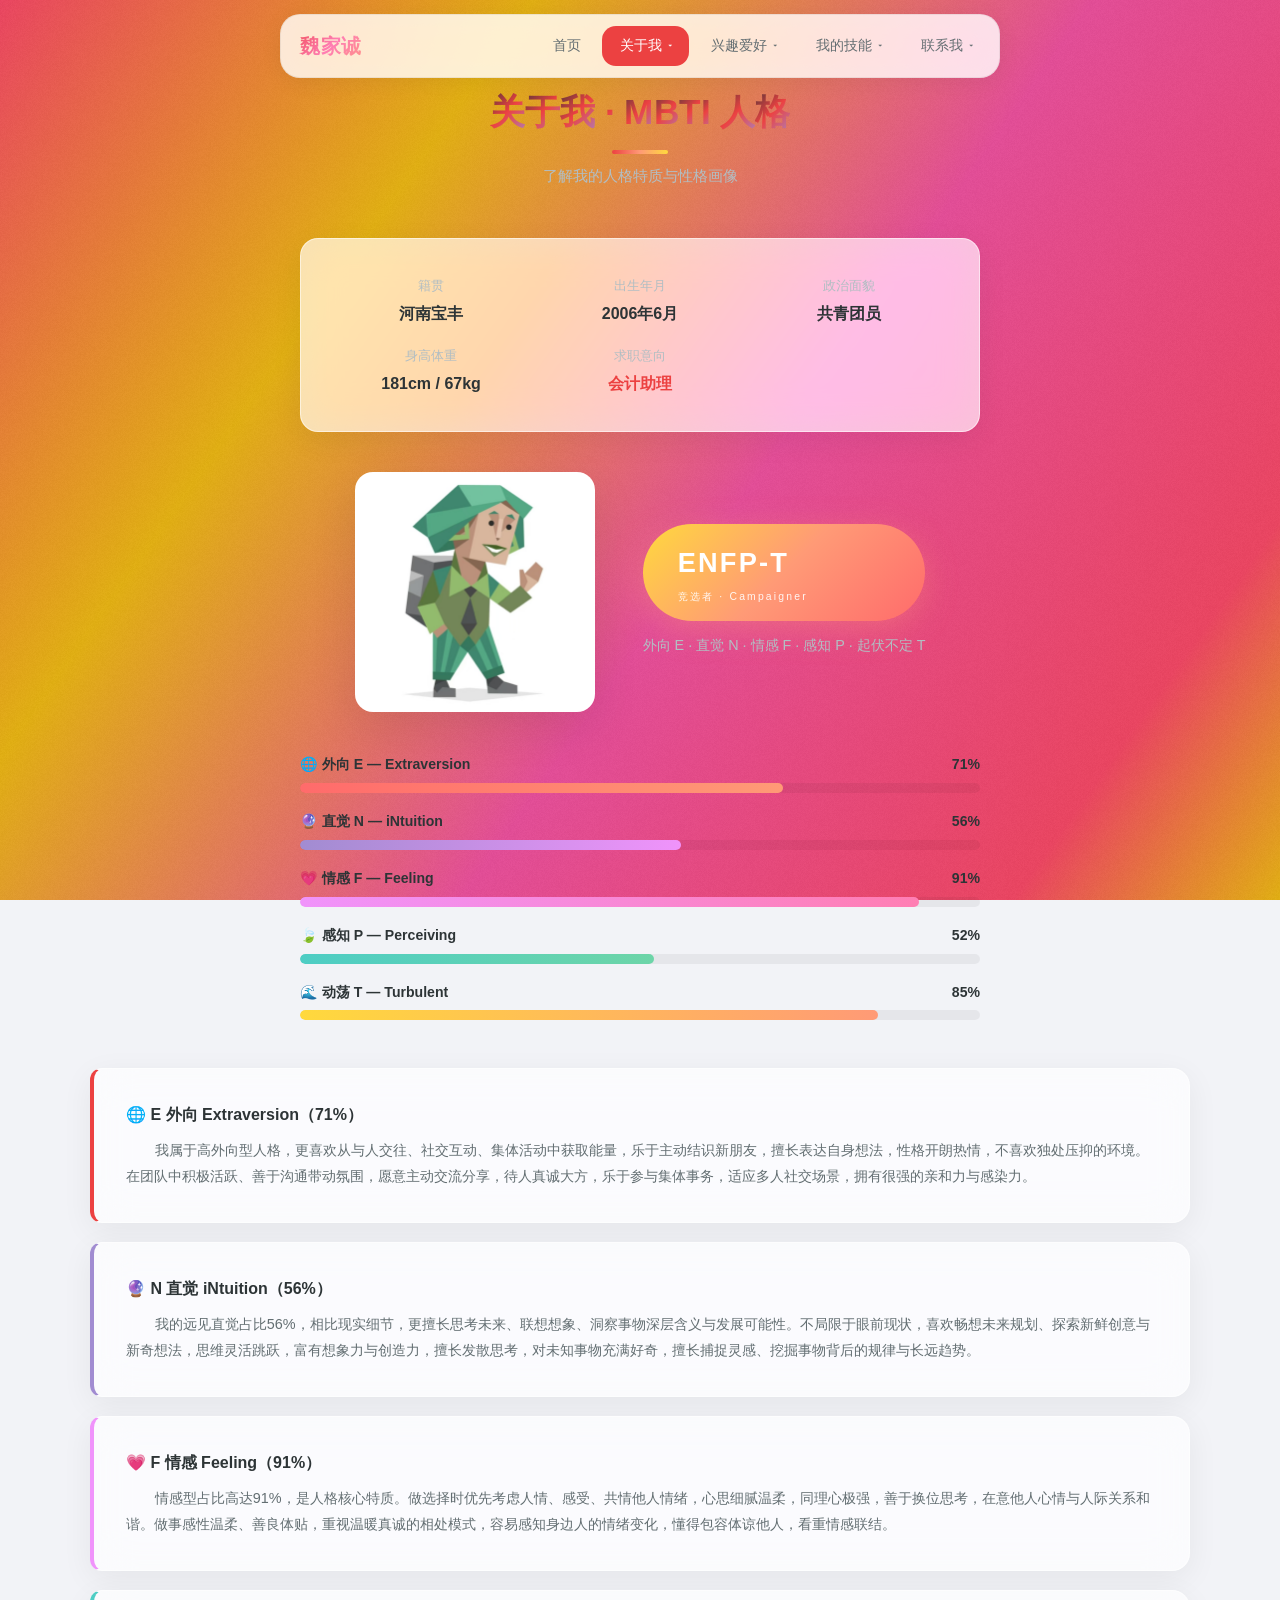
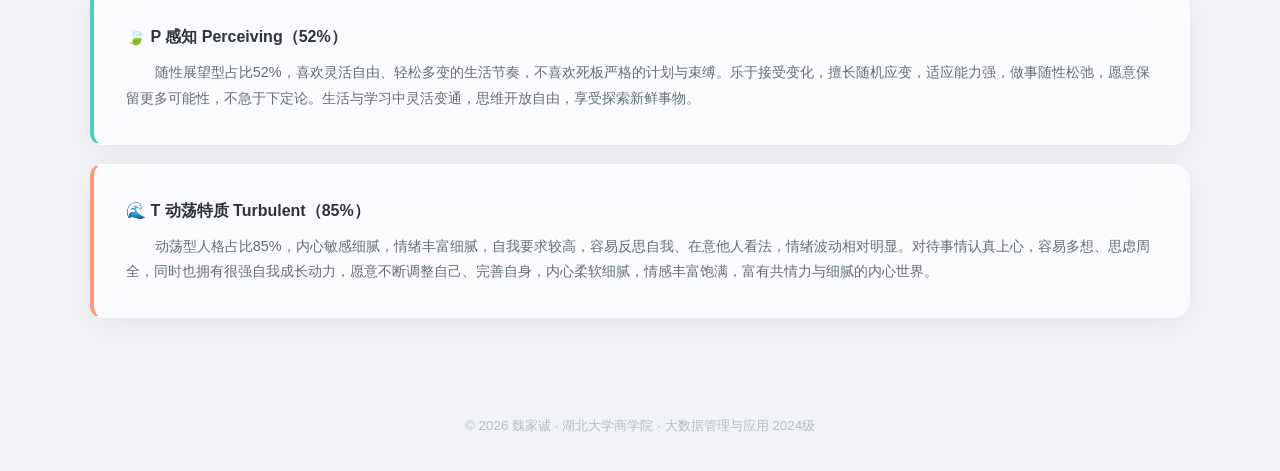
==== commit 88a8bc76: "更新网站页面内容和样式" ====
--- a/about.html
+++ b/about.html
@@ -8,16 +8,45 @@
 </head>
 <body>
 
+<canvas class="grainient-bg"></canvas>
+
 <!-- ========== NAVIGATION ========== -->
 <nav class="nav">
     <div class="nav-inner">
         <a href="index.html" class="nav-logo">魏家诚</a>
-        <div class="nav-links">
-            <a href="index.html">首页</a>
-            <a href="about.html" class="active">关于我</a>
-            <a href="hobby.html">兴趣爱好</a>
-            <a href="skill.html">我的技能</a>
-            <a href="contact.html">联系我</a>
+        <div class="nav-menu">
+            <a href="index.html" class="nav-item no-sub">首页</a>
+            <div class="nav-item-group">
+                <a href="about.html" class="nav-item active">关于我</a>
+                <div class="nav-dropdown">
+                    <a href="about.html#profile">个人简介</a>
+                    <a href="about.html#mbti">MBTI 人格</a>
+                </div>
+            </div>
+            <div class="nav-item-group">
+                <a href="hobby.html" class="nav-item">兴趣爱好</a>
+                <div class="nav-dropdown">
+                    <a href="hobby.html#travel">旅行</a>
+                    <a href="hobby.html#movie">电影</a>
+                    <a href="hobby.html#food">美食</a>
+                    <a href="hobby.html#party">聚会</a>
+                </div>
+            </div>
+            <div class="nav-item-group">
+                <a href="skill.html" class="nav-item">我的技能</a>
+                <div class="nav-dropdown">
+                    <a href="skill.html#tech">技术栈</a>
+                    <a href="skill.html#intern">实习经历</a>
+                    <a href="skill.html#service">学生工作</a>
+                </div>
+            </div>
+            <div class="nav-item-group">
+                <a href="contact.html" class="nav-item">联系我</a>
+                <div class="nav-dropdown">
+                    <a href="contact.html">联系方式</a>
+                    <a href="https://github.com" target="_blank">GitHub</a>
+                </div>
+            </div>
         </div>
         <button class="nav-toggle" aria-label="菜单">
             <span></span><span></span><span></span>
@@ -28,13 +57,13 @@
 <div class="page-wrapper">
     <div class="page-container">
         <div class="page-header">
-            <h1>关于我 · MBTI 人格</h1>
+            <h1 class="split-text">关于我 · MBTI 人格</h1>
             <div class="line"></div>
             <p>了解我的人格特质与性格画像</p>
         </div>
 
         <!-- 基本信息卡片 -->
-        <div class="glass-card" style="max-width:680px;margin:0 auto 2.5rem;display:grid;grid-template-columns:repeat(auto-fit,minmax(180px,1fr));gap:0.8rem;text-align:center;">
+        <div id="profile" class="glass-card" style="max-width:680px;margin:0 auto 2.5rem;display:grid;grid-template-columns:repeat(auto-fit,minmax(180px,1fr));gap:0.8rem;text-align:center;">
             <div><span style="color:var(--text-muted);font-size:0.8rem;">籍贯</span><br><strong>河南宝丰</strong></div>
             <div><span style="color:var(--text-muted);font-size:0.8rem;">出生年月</span><br><strong>2006年6月</strong></div>
             <div><span style="color:var(--text-muted);font-size:0.8rem;">政治面貌</span><br><strong>共青团员</strong></div>
@@ -43,7 +72,7 @@
         </div>
 
         <!-- MBTI Header -->
-        <div class="mbti-header-row">
+        <div id="mbti" class="mbti-header-row">
             <div class="mbti-img-wrap">
                 <img src="photo/mbti.jpg" alt="MBTI测试结果">
             </div>
--- a/assets/style.css
+++ b/assets/style.css
@@ -45,6 +45,8 @@
 /* ---------- Reset & Base ---------- */
 *, *::before, *::after { margin: 0; padding: 0; box-sizing: border-box; }
 html { scroll-behavior: smooth; }
+/* Anchor scroll offset for floating nav */
+[id] { scroll-margin-top: 100px; }
 
 body {
     font-family: -apple-system, BlinkMacSystemFont, 'PingFang SC', 'Microsoft YaHei', 'Helvetica Neue', sans-serif;
@@ -66,72 +68,133 @@
 body { animation: pageIn 0.5s ease; }
 
 /* ============================================
-   NAVIGATION · 毛玻璃导航
+   NAVIGATION · 容器导航
    ============================================ */
 .nav {
-    position: fixed; top: 0; left: 0; right: 0; z-index: 1000;
-    height: var(--nav-height);
-    background: rgba(255,255,255,0.75);
+    position: fixed; top: 14px; left: 50%; transform: translateX(-50%);
+    z-index: 1000;
+    width: calc(100% - 32px); max-width: 720px;
+    background: rgba(255,255,255,0.82);
     backdrop-filter: blur(24px) saturate(180%);
     -webkit-backdrop-filter: blur(24px) saturate(180%);
-    border-bottom: 1px solid rgba(0,0,0,0.05);
-    transition: all var(--transition);
+    border: 1px solid rgba(0,0,0,0.06);
+    border-radius: 20px;
+    box-shadow: 0 4px 24px rgba(0,0,0,0.06);
+    padding: 6px 8px;
+    transition: all 0.45s cubic-bezier(0.16, 1, 0.3, 1);
 }
 .nav.scrolled {
-    box-shadow: 0 2px 24px rgba(0,0,0,0.06);
-    background: rgba(255,255,255,0.88);
+    box-shadow: 0 6px 32px rgba(0,0,0,0.1);
+    background: rgba(255,255,255,0.92);
 }
 
 .nav-inner {
-    width: 100%; max-width: var(--max-width);
-    display: flex; justify-content: space-between; align-items: center;
-    padding: 0 2rem;
-    margin: 0 auto;
+    display: flex; align-items: center; justify-content: space-between;
 }
 
 .nav-logo {
-    font-size: 1.5rem; font-weight: 800;
+    font-size: 1.25rem; font-weight: 800;
     background: linear-gradient(135deg, var(--red), var(--coral), var(--orange));
     -webkit-background-clip: text; -webkit-text-fill-color: transparent;
     background-clip: text;
-    letter-spacing: 0.04em;
-    transition: all var(--transition);
+    padding: 0.45rem 0.7rem;
+    flex-shrink: 0;
+    letter-spacing: 0.03em;
+    transition: all 0.3s ease;
 }
 .nav-logo:hover { filter: brightness(1.1); transform: scale(1.04); }
 
-.nav-links { display: flex; align-items: center; gap: 8px; }
-
-.nav-links a {
-    padding: 0.5rem 1.3rem;
-    border-radius: 24px;
-    font-size: 0.9rem; font-weight: 500;
+/* Nav menu */
+.nav-menu {
+    display: flex; align-items: center; gap: 4px;
+}
+
+.nav-item-group { position: relative; }
+
+.nav-item {
+    display: inline-flex; align-items: center; gap: 4px;
+    padding: 0.5rem 1.1rem;
+    border-radius: 14px;
+    font-size: 0.85rem; font-weight: 550;
     color: var(--text-light);
-    transition: all var(--transition);
-    position: relative;
-}
-.nav-links a:hover {
+    cursor: pointer;
+    border: none; background: none;
+    white-space: nowrap;
+    transition: all 0.35s cubic-bezier(0.16, 1, 0.3, 1);
+}
+.nav-item::after {
+    content: '▾'; font-size: 0.55rem; margin-left: 2px;
+    transition: transform 0.3s ease;
+    display: inline-block;
+}
+.nav-item.no-sub::after { display: none; }
+.nav-item-group:hover .nav-item::after { transform: rotate(180deg); }
+.nav-item:hover,
+.nav-item.active {
+    background: var(--primary-light);
     color: var(--primary);
+}
+a.nav-item.active { background: var(--primary); color: #fff; }
+
+/* Dropdown card */
+.nav-dropdown {
+    position: absolute;
+    top: calc(100% + 8px);
+    left: 50%; transform: translateX(-50%) translateY(-6px);
+    background: rgba(255,255,255,0.96);
+    backdrop-filter: blur(20px);
+    -webkit-backdrop-filter: blur(20px);
+    border: 1px solid rgba(0,0,0,0.06);
+    border-radius: 16px;
+    padding: 6px;
+    min-width: 130px;
+    box-shadow: 0 16px 48px rgba(0,0,0,0.1);
+    opacity: 0; visibility: hidden;
+    transition: all 0.35s cubic-bezier(0.16, 1, 0.3, 1);
+    display: flex; flex-direction: column; gap: 2px;
+    z-index: 1002;
+}
+.nav-item-group:hover .nav-dropdown,
+.nav-item-group:focus-within .nav-dropdown {
+    opacity: 1; visibility: visible;
+    transform: translateX(-50%) translateY(0);
+}
+.nav-dropdown a {
+    padding: 0.5rem 0.9rem;
+    border-radius: 10px;
+    font-size: 0.83rem; font-weight: 500;
+    color: var(--text-light);
+    transition: all 0.2s ease;
+    white-space: nowrap;
+}
+.nav-dropdown a:hover {
     background: var(--primary-light);
-}
-.nav-links a.active {
-    color: #fff;
-    background: var(--primary);
-    box-shadow: 0 4px 16px rgba(236,65,65,0.25);
+    color: var(--primary);
 }
 
 /* Hamburger */
 .nav-toggle {
     display: none; flex-direction: column; gap: 5px;
     background: none; border: none; cursor: pointer; padding: 6px; z-index: 1001;
+    flex-shrink: 0;
 }
 .nav-toggle span {
-    display: block; width: 26px; height: 2.5px;
+    display: block; width: 24px; height: 2.5px;
     background: var(--text); border-radius: 4px;
     transition: all 0.3s ease;
 }
 .nav-toggle.open span:nth-child(1) { transform: rotate(45deg) translate(5px,5px); }
 .nav-toggle.open span:nth-child(2) { opacity: 0; }
 .nav-toggle.open span:nth-child(3) { transform: rotate(-45deg) translate(5px,-5px); }
+
+/* ============================================
+   GRAINIENT · 动态渐变噪点背景 (子页面)
+   ============================================ */
+.grainient-bg {
+    position: fixed; inset: 0; z-index: -2;
+    width: 100%; height: 100%;
+    pointer-events: none;
+}
 
 /* ============================================
    HOME PAGE · 星空背景 + 流动粒子
@@ -235,10 +298,8 @@
    ============================================ */
 .page-wrapper {
     min-height: 100vh;
-    padding: calc(var(--nav-height) + 2rem) 2rem 4rem;
+    padding: 5rem 2rem 4rem;
     position: relative; z-index: 1;
-    /* Subtle gradient background */
-    background: linear-gradient(180deg, #fef9f4 0%, #f8f5ff 30%, #f2f3f7 60%, #fef9f4 100%);
 }
 .page-container {
     max-width: var(--max-width);
@@ -267,6 +328,8 @@
    GLASS CARD · 毛玻璃卡片
    ============================================ */
 .glass-card {
+    position: relative;
+    overflow: hidden;
     background: var(--glass-bg);
     backdrop-filter: blur(20px) saturate(180%);
     -webkit-backdrop-filter: blur(20px) saturate(180%);
@@ -276,13 +339,36 @@
     box-shadow: var(--glass-shadow);
     transition: all var(--transition);
 }
+/* BorderGlow · 渐变光晕边框 */
+.glass-card::before {
+    content: '';
+    position: absolute;
+    inset: -2px;
+    border-radius: inherit;
+    background: conic-gradient(
+        from 0deg,
+        #c084fc, #f472b6, #38bdf8, #c084fc
+    );
+    opacity: 0;
+    z-index: -1;
+    transition: opacity 0.4s ease;
+}
+.glass-card:hover::before {
+    opacity: 0.8;
+}
 .glass-card:hover {
-    box-shadow: var(--glass-shadow-lg);
+    box-shadow: 0 0 25px rgba(192,132,252,0.25),
+                0 0 50px rgba(244,114,182,0.18),
+                0 0 75px rgba(56,189,248,0.12),
+                var(--glass-shadow-lg);
     transform: translateY(-3px);
-    border-color: rgba(0,0,0,0.08);
-}
+    border-color: transparent;
+}
+.glass-card > * { position: relative; z-index: 1; }
 
 .glass-card-strong {
+    position: relative;
+    overflow: hidden;
     background: var(--glass-bg-strong);
     backdrop-filter: blur(30px) saturate(200%);
     -webkit-backdrop-filter: blur(30px) saturate(200%);
@@ -291,6 +377,20 @@
     padding: 2.2rem;
     box-shadow: var(--glass-shadow-lg);
 }
+.glass-card-strong::before {
+    content: '';
+    position: absolute;
+    inset: -2px;
+    border-radius: inherit;
+    background: conic-gradient(from 0deg, #c084fc, #f472b6, #38bdf8, #c084fc);
+    opacity: 0;
+    z-index: -1;
+    transition: opacity 0.4s ease;
+}
+.glass-card-strong:hover::before {
+    opacity: 0.8;
+}
+.glass-card-strong > * { position: relative; z-index: 1; }
 
 /* ============================================
    ABOUT · MBTI 多巴胺卡片
@@ -364,6 +464,7 @@
     gap: 2rem;
 }
 .hobby-card {
+    position: relative;
     background: var(--glass-bg);
     backdrop-filter: blur(20px) saturate(180%);
     -webkit-backdrop-filter: blur(20px) saturate(180%);
@@ -373,12 +474,30 @@
     box-shadow: var(--glass-shadow);
     transition: all var(--transition);
 }
+.hobby-card::before {
+    content: '';
+    position: absolute;
+    inset: -2px;
+    border-radius: inherit;
+    background: conic-gradient(from 0deg, #c084fc, #f472b6, #38bdf8, #c084fc);
+    opacity: 0;
+    z-index: 0;
+    transition: opacity 0.4s ease;
+}
+.hobby-card:hover::before {
+    opacity: 0.8;
+}
 .hobby-card:hover {
     transform: translateY(-8px);
-    box-shadow: var(--glass-shadow-lg), 0 0 40px rgba(236,65,65,0.06);
+    box-shadow: 0 0 25px rgba(192,132,252,0.25),
+                0 0 50px rgba(244,114,182,0.18),
+                0 0 75px rgba(56,189,248,0.12),
+                var(--glass-shadow-lg);
+    border-color: transparent;
 }
 
 .hobby-card-header {
+    position: relative; z-index: 1;
     padding: 1.5rem 1.5rem 0;
     display: flex; align-items: center; gap: 0.7rem;
 }
@@ -399,19 +518,70 @@
 
 .hobby-card-header h3 { font-size: 1.1rem; }
 
-.hobby-imgs {
-    display: grid; grid-template-columns: repeat(4, 1fr);
-    gap: 5px; padding: 1rem 1.5rem;
-}
-.hobby-imgs img {
-    width: 100%; aspect-ratio: 1;
-    object-fit: cover; border-radius: 10px;
+/* ============================================
+   BOUNCE CARDS · 扇形堆叠卡片
+   ============================================ */
+.bounce-cards {
+    position: relative;
+    z-index: 1;
+    width: 100%;
+    height: 300px;
+    display: flex;
+    align-items: center;
+    justify-content: center;
+    margin: 0.5rem 0 1rem;
+}
+
+.bounce-card-item {
+    position: absolute;
+    top: 50%;
+    left: 50%;
+    width: 132px;
+    height: 173px;
+    border-radius: 10px;
+    overflow: hidden;
+    box-shadow: 0 4px 20px rgba(0,0,0,0.1);
+    transform: translate(-50%, -50%) scale(0.5);
+    opacity: 0;
+    transition: transform 0.65s cubic-bezier(0.34, 1.56, 0.64, 1),
+                opacity 0.4s ease,
+                box-shadow 0.3s ease;
+    will-change: transform, opacity;
     cursor: pointer;
-    transition: all var(--transition);
-}
-.hobby-imgs img:hover { transform: scale(1.12); z-index: 2; box-shadow: 0 8px 24px rgba(0,0,0,0.15); }
+    z-index: var(--z, 1);
+}
+
+.bounce-card-item.visible {
+    transform: translate(calc(-50% + var(--tx, 0px)), -50%) rotate(var(--rot, 0deg)) scale(1);
+    opacity: 1;
+}
+
+.bounce-card-item:hover {
+    z-index: 20 !important;
+    box-shadow: 0 12px 36px rgba(0,0,0,0.22);
+    transform: translate(calc(-50% + var(--tx, 0px)), calc(-50% - 8px)) rotate(var(--rot, 0deg)) scale(1.08) !important;
+}
+
+.bounce-card-item img {
+    width: 100%;
+    height: 100%;
+    object-fit: cover;
+    display: block;
+}
+
+@media (max-width: 768px) {
+    .bounce-cards {
+        height: 263px;
+    }
+    .bounce-card-item {
+        width: 104px;
+        height: 135px;
+        border-radius: 8px;
+    }
+}
 
 .hobby-card > p {
+    position: relative; z-index: 1;
     padding: 0 1.5rem 1.5rem;
     font-size: 0.9rem; color: var(--text-light);
     text-indent: 2em;
@@ -677,28 +847,104 @@
     .hobby-grid, .skills-grid { grid-template-columns: 1fr; }
 }
 
+/* ============================================
+   SPLIT TEXT · 逐字动画
+   ============================================ */
+.split-text {
+    display: inline-block;
+}
+.split-text .char {
+    display: inline-block;
+    opacity: 0;
+    transform: translateY(40px);
+    transition: opacity 0.6s cubic-bezier(0.16, 1, 0.3, 1),
+                transform 0.6s cubic-bezier(0.16, 1, 0.3, 1);
+    will-change: opacity, transform;
+}
+.split-text .char.visible {
+    opacity: 1;
+    transform: translateY(0);
+}
+
+/* 渐变色文字适配 split-text */
+.hero-card h1.split-text,
+.page-header h1.split-text {
+    background: none;
+    -webkit-text-fill-color: initial;
+    -webkit-background-clip: initial;
+    background-clip: initial;
+    color: var(--text);
+}
+.hero-card h1.split-text .char {
+    font-weight: 800;
+    background: linear-gradient(135deg, #2d3436 20%, #ec4141 50%, #ff9a76 80%);
+    -webkit-background-clip: text;
+    background-clip: text;
+    -webkit-text-fill-color: transparent;
+}
+.page-header h1.split-text .char {
+    font-weight: 700;
+    background: linear-gradient(135deg, var(--text), var(--red), var(--purple));
+    -webkit-background-clip: text;
+    background-clip: text;
+    -webkit-text-fill-color: transparent;
+}
+
 @media (max-width: 768px) {
     :root { --nav-height: 60px; }
 
-    .nav-links {
+    /* Mobile: nav stays top bar, menu slides from right */
+    .nav {
+        top: 8px; width: calc(100% - 16px); max-width: none;
+        border-radius: 16px; padding: 5px 8px;
+    }
+    .nav-menu {
         position: fixed; top: 0; right: -100%;
         width: 280px; height: 100vh;
-        background: rgba(255,255,255,0.96);
+        background: rgba(255,255,255,0.97);
         backdrop-filter: blur(30px);
-        flex-direction: column; gap: 0;
-        padding: 5rem 1.5rem 2rem;
+        -webkit-backdrop-filter: blur(30px);
+        flex-direction: column; gap: 4px;
+        padding: 5rem 1.2rem 2rem;
         box-shadow: -4px 0 40px rgba(0,0,0,0.1);
-        transition: right var(--transition);
+        transition: right 0.4s cubic-bezier(0.16, 1, 0.3, 1);
         align-items: stretch;
+        overflow-y: auto;
     }
-    .nav-links.open { right: 0; }
-    .nav-links a { padding: 0.9rem 1rem; border-radius: 12px; font-size: 1rem; }
+    .nav-menu.open { right: 0; }
+    .nav-item-group { position: static; }
+    .nav-item {
+        padding: 0.8rem 1rem; font-size: 1rem;
+        border-radius: 12px; width: 100%;
+    }
+    .nav-item::after { margin-left: auto; }
+    a.nav-item { text-decoration: none; }
+    .nav-item-group:hover .nav-item::after { transform: none; }
+    /* Mobile dropdown: always visible slide-down */
+    .nav-dropdown {
+        position: static; transform: none;
+        opacity: 1; visibility: visible;
+        box-shadow: none; background: transparent;
+        backdrop-filter: none; -webkit-backdrop-filter: none;
+        border: none; border-radius: 0;
+        padding: 2px 0 2px 1rem; min-width: auto;
+        max-height: 0; overflow: hidden;
+        transition: max-height 0.35s ease, padding 0.35s ease;
+    }
+    .nav-item-group.expanded .nav-dropdown {
+        max-height: 300px; padding: 4px 0 4px 1rem;
+    }
+    .nav-item-group.expanded .nav-item::after { transform: rotate(180deg); }
+    .nav-dropdown a {
+        padding: 0.6rem 0.9rem; font-size: 0.92rem;
+        border-radius: 10px;
+    }
     .nav-toggle { display: flex; }
 
     .hero-card { padding: 2rem 1.5rem; }
     .hero-card h1 { font-size: 2rem; }
 
-    .page-wrapper { padding: calc(var(--nav-height) + 1.5rem) 1rem 3rem; }
+    .page-wrapper { padding: 4.5rem 1rem 3rem; }
     .page-header h1 { font-size: 1.7rem; }
 
     .mbti-header-row { gap: 1.5rem; }
@@ -716,5 +962,5 @@
     .timeline::before { left: 10px; }
 
     .back-to-top { bottom: 1rem; right: 1rem; width: 42px; height: 42px; }
-    .status-row { gap: 1rem; }
-}
+}
+
